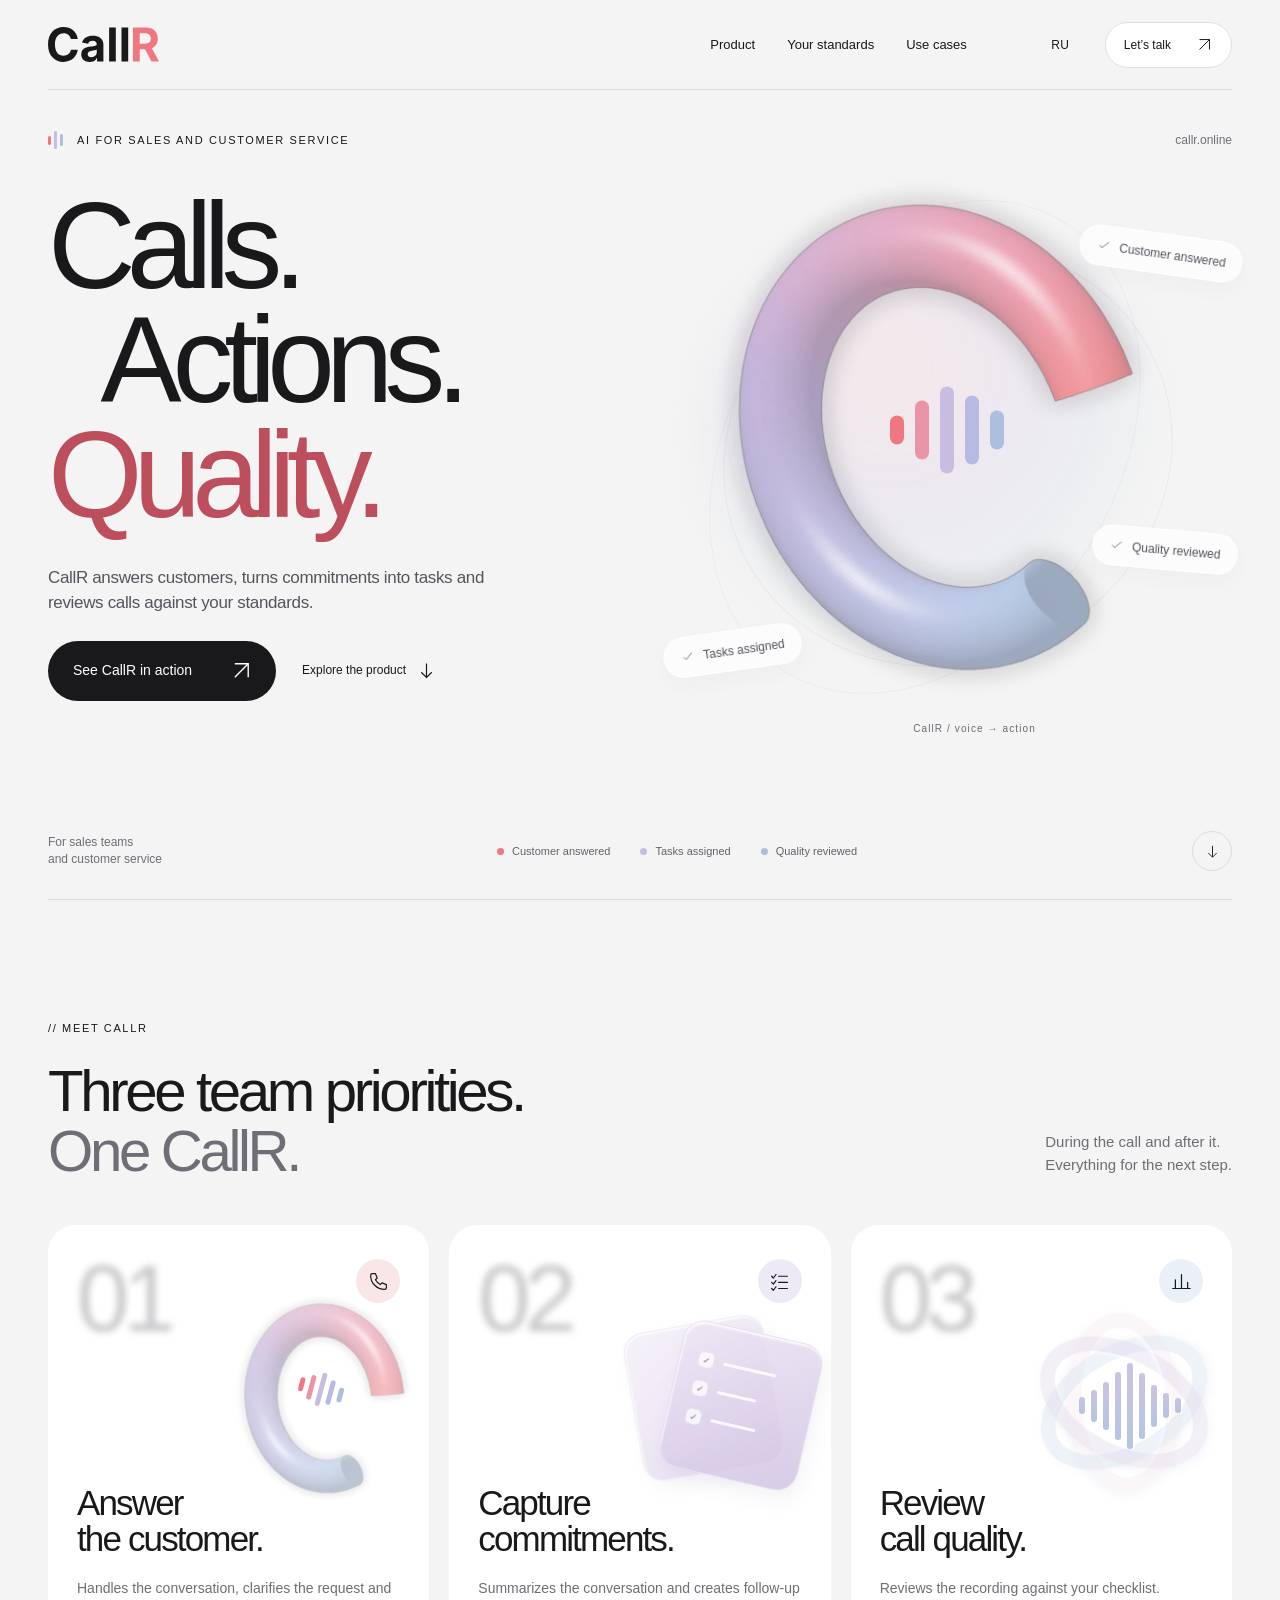
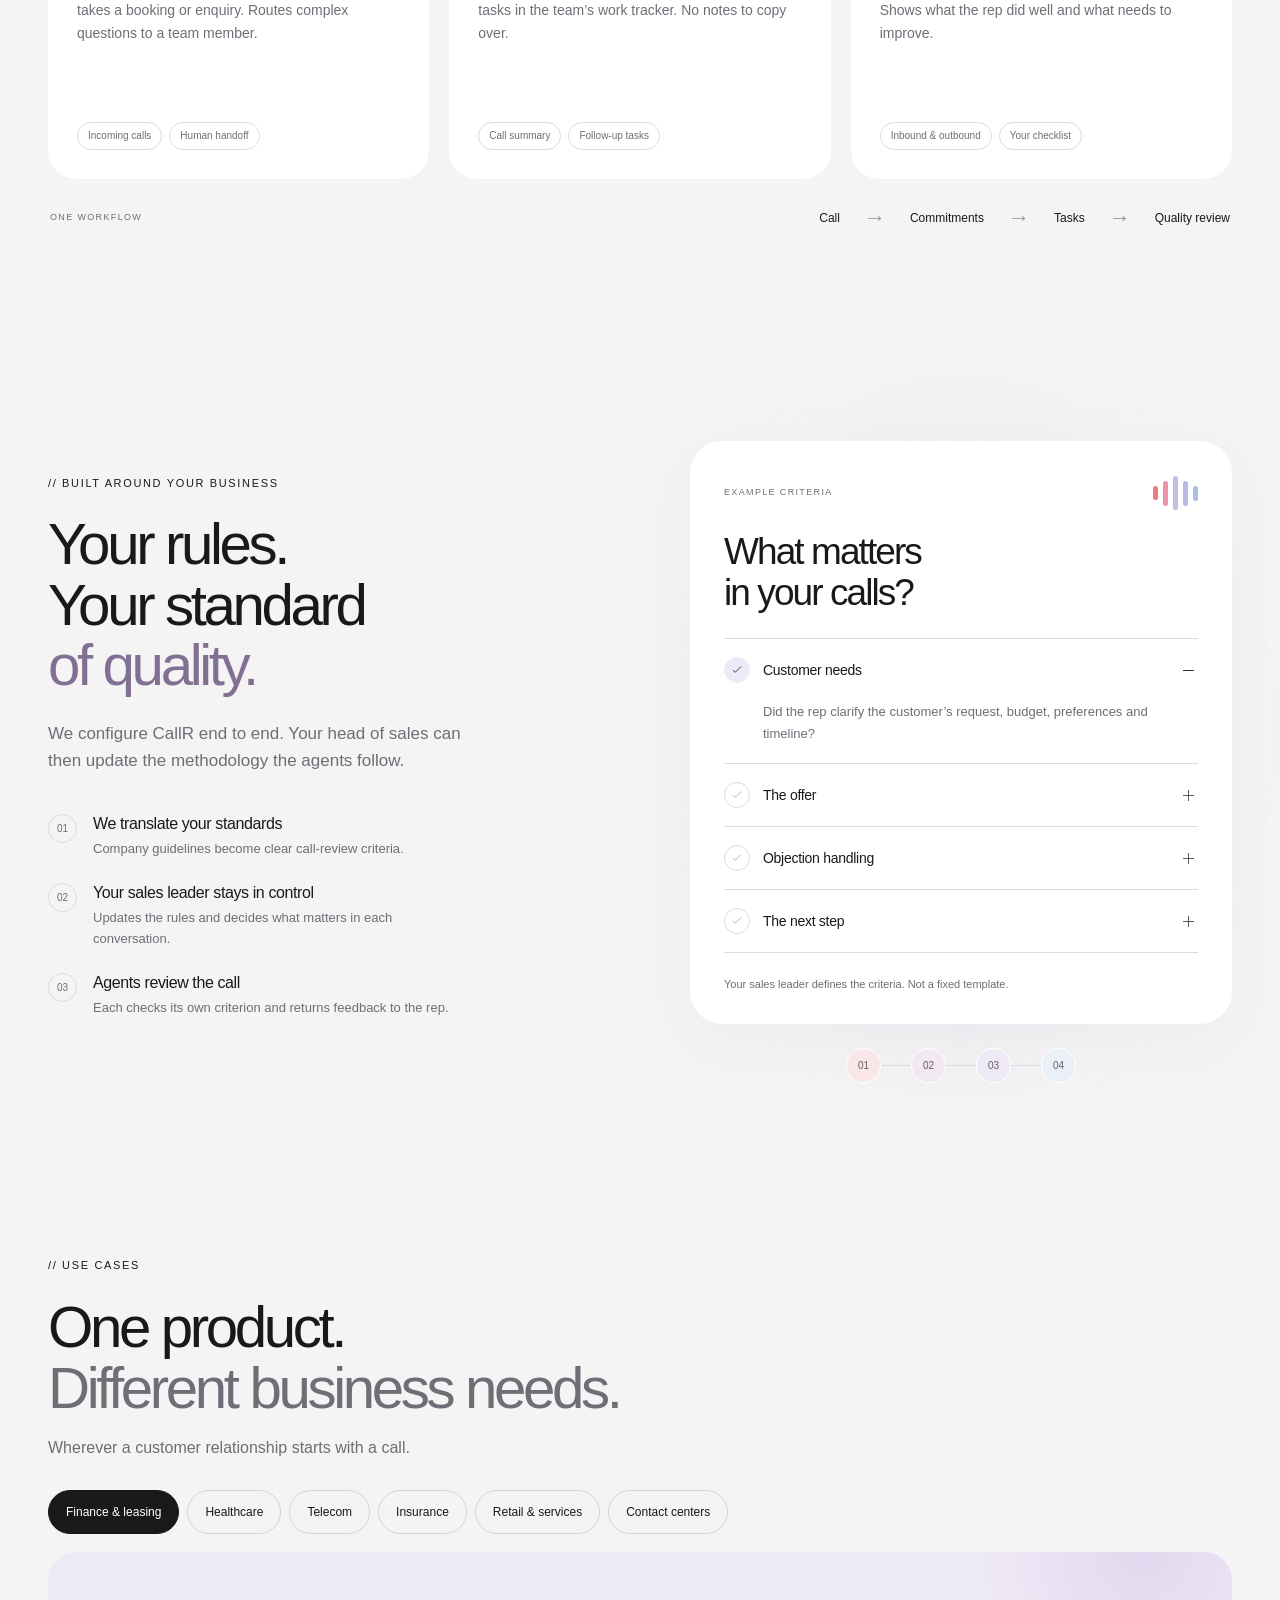
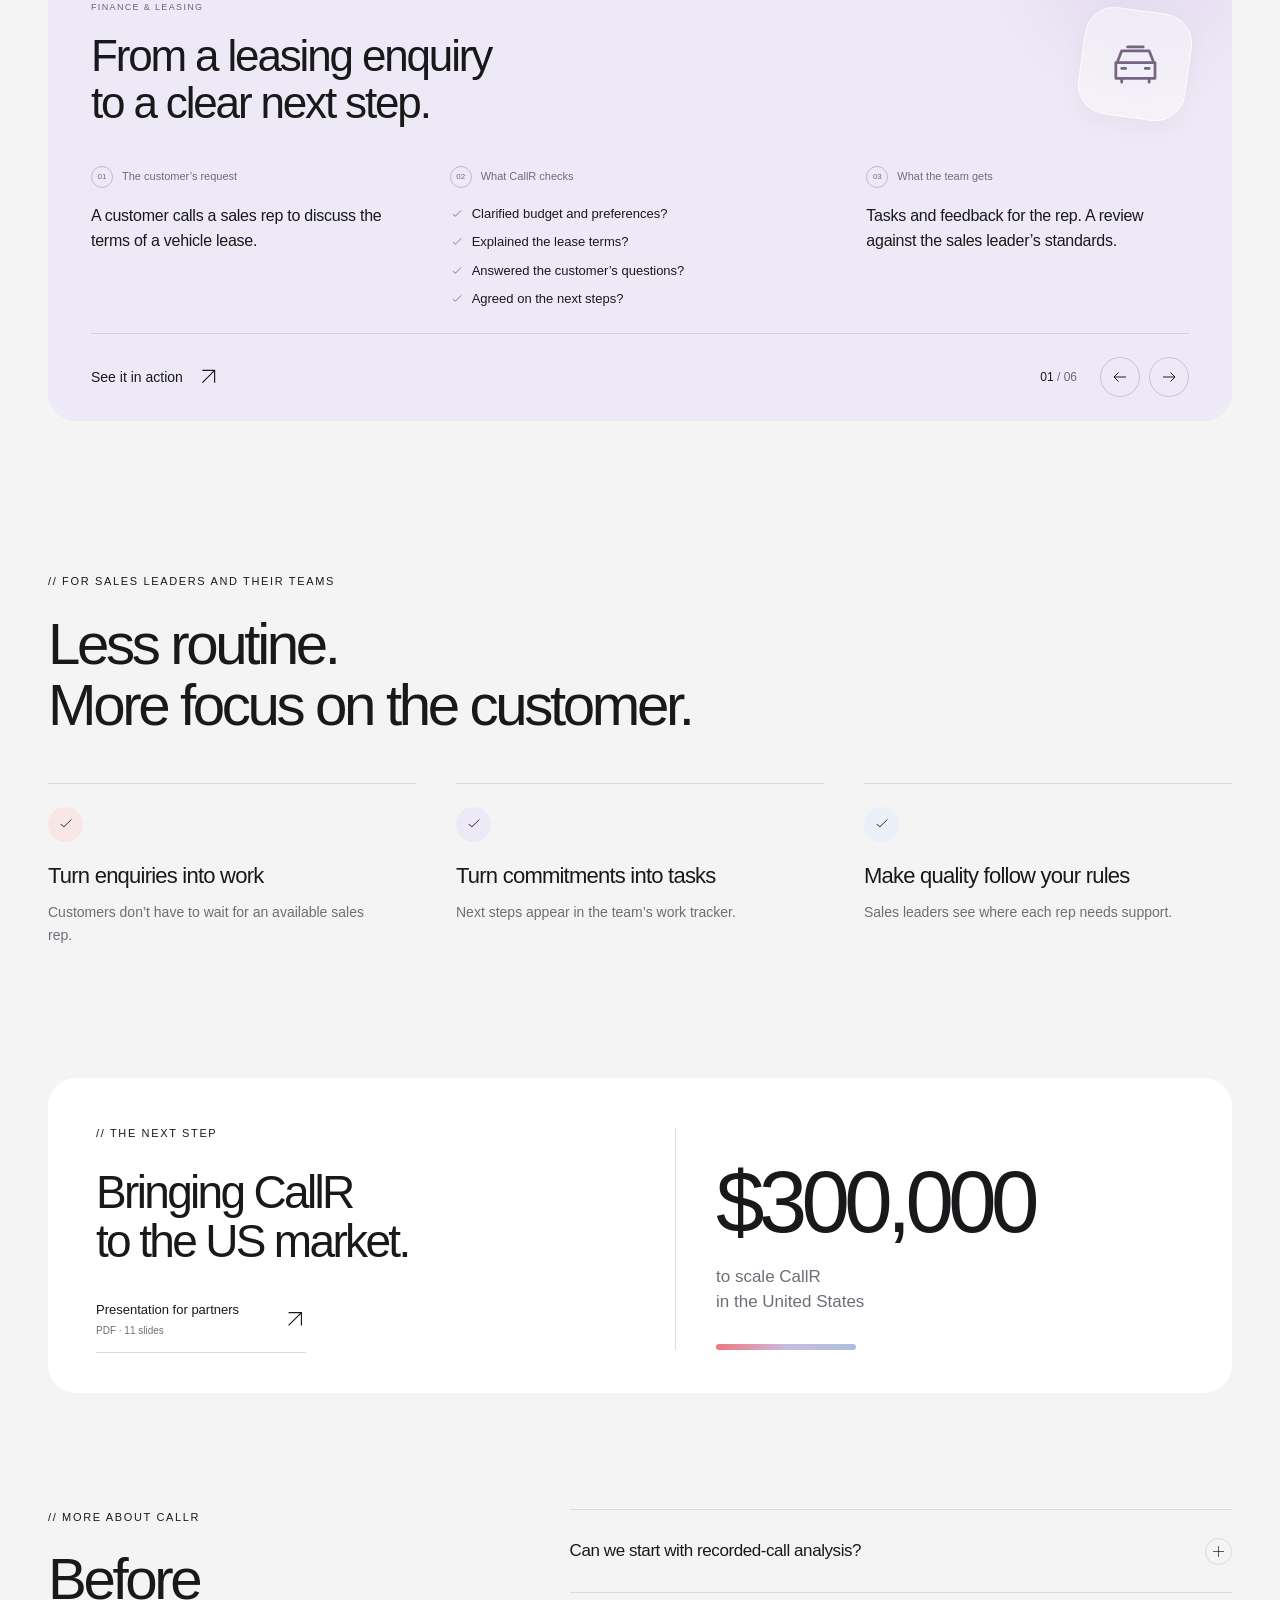
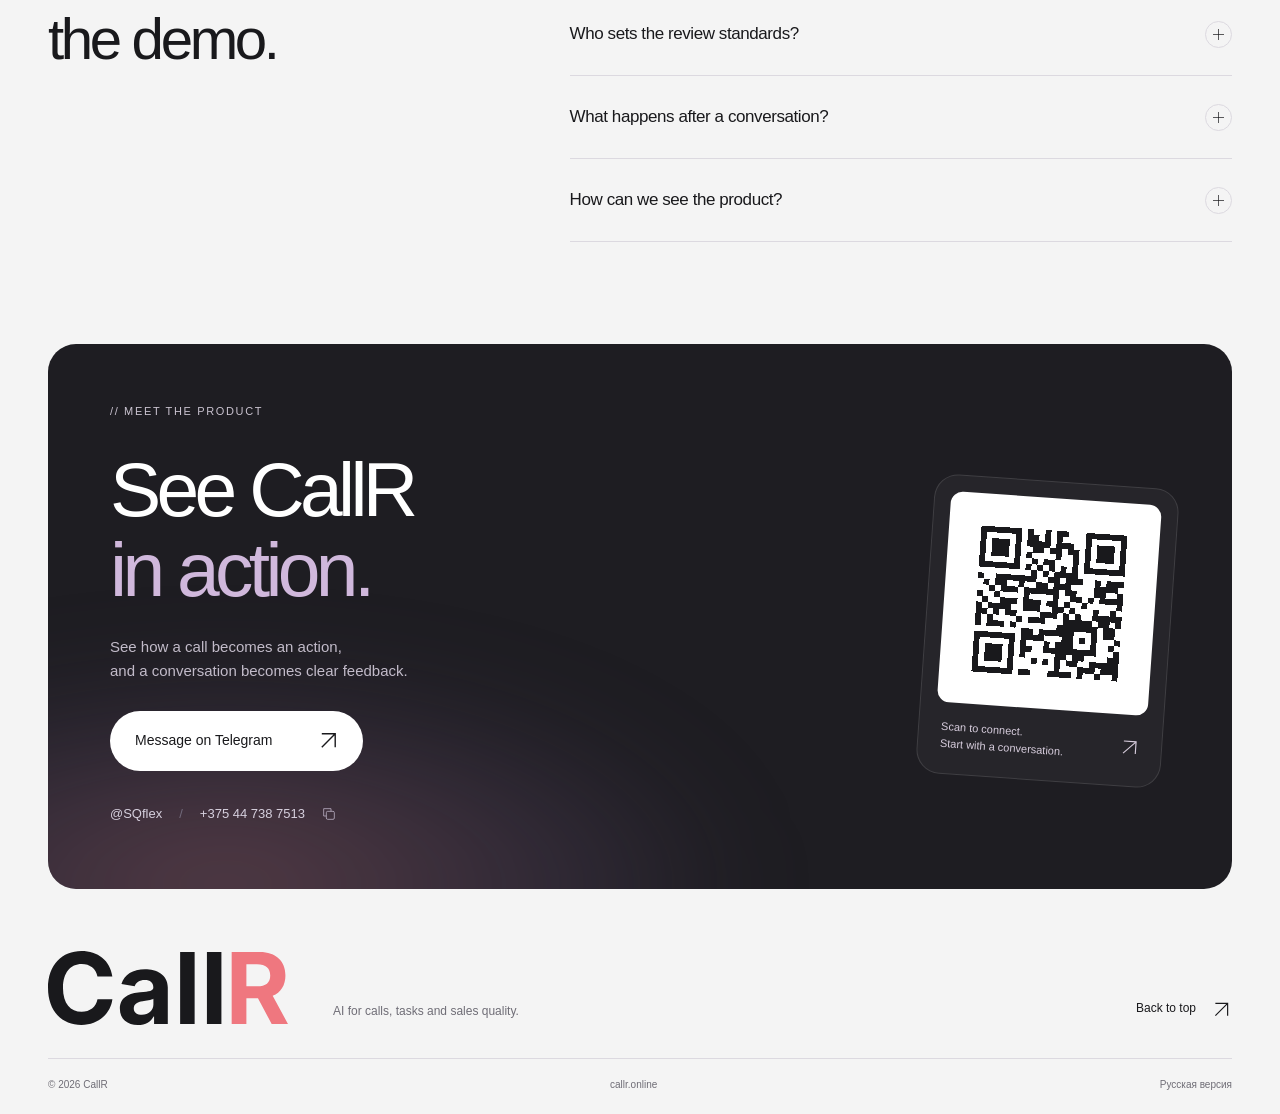
==== en.html @ 575b7ead "Prepare CallR static site for GitHub Pages" ====
<!DOCTYPE html>
<html lang="en">
 <head>
  <meta charset="utf-8"/>
  <meta content="width=device-width, initial-scale=1" name="viewport"/>
  <meta content="#f4f4f4" name="theme-color"/>
  <meta content="light" name="color-scheme"/>
  <title>
   CallR — AI for calls, tasks and sales quality
  </title>
  <meta content="CallR handles incoming calls, turns commitments into tasks and reviews conversations against your company’s standards. See the product in action." name="description"/>
  <link href="https://callr.online/en.html" rel="canonical"/>
  <link href="https://callr.online/" hreflang="ru" rel="alternate"/>
  <link href="https://callr.online/en.html" hreflang="en" rel="alternate"/>
  <link href="https://callr.online/" hreflang="x-default" rel="alternate"/>
  <meta content="website" property="og:type"/>
  <meta content="CallR" property="og:site_name"/>
  <meta content="en_US" property="og:locale"/>
  <meta content="CallR — AI for calls, tasks and sales quality" property="og:title"/>
  <meta content="CallR handles incoming calls, turns commitments into tasks and reviews conversations against your company’s standards. See the product in action." property="og:description"/>
  <meta content="https://callr.online/en.html" property="og:url"/>
  <meta content="https://callr.online/assets/social-cover.png" property="og:image"/>
  <meta content="1200" property="og:image:width"/>
  <meta content="630" property="og:image:height"/>
  <meta content="CallR — Calls. Actions. Quality." property="og:image:alt"/>
  <meta content="summary_large_image" name="twitter:card"/>
  <meta content="https://callr.online/assets/social-cover.png" name="twitter:image"/>
  <link href="assets/favicon.svg" rel="icon" type="image/svg+xml"/>
  <link href="assets/apple-touch-icon.png" rel="apple-touch-icon"/>
  <link href="assets/styles.css" rel="stylesheet"/>
  <script defer="" src="assets/site.js">
  </script>
 </head>
 <body data-lang="en" id="top">
  <a class="skip-link" href="#main">
   Skip to content
  </a>
  <header class="site-header">
   <div class="header-inner wrap">
    <a aria-label="CallR" class="brand" href="en.html">
     <img alt="CallR" height="34" src="assets/logo.svg" width="111"/>
    </a>
    <nav aria-label="Main menu" class="desktop-nav">
     <a href="#product">
      Product
     </a>
     <a href="#methodology">
      Your standards
     </a>
     <a href="#scenarios">
      Use cases
     </a>
    </nav>
    <div class="header-actions">
     <a aria-label="Читать по-русски" class="language-link" href="index.html" hreflang="ru" lang="ru">
      RU
     </a>
     <a class="header-cta" href="#contact">
      Let’s talk
      <svg aria-hidden="true" fill="none" viewbox="0 0 24 24">
       <path d="M5 19 19 5M5 5h14v14">
       </path>
      </svg>
     </a>
     <button aria-controls="mobile-menu" aria-expanded="false" aria-label="Open menu" class="menu-toggle" data-close-label="Close menu" data-open-label="Open menu" type="button">
      <span>
      </span>
      <span>
      </span>
     </button>
    </div>
   </div>
   <nav aria-label="Mobile menu" class="mobile-menu" hidden="" id="mobile-menu">
    <a href="#product">
     Product
    </a>
    <a href="#methodology">
     Your standards
    </a>
    <a href="#scenarios">
     Use cases
    </a>
    <a href="#contact">
     Let’s talk
     <svg aria-hidden="true" fill="none" viewbox="0 0 24 24">
      <path d="M5 19 19 5M5 5h14v14">
      </path>
     </svg>
    </a>
   </nav>
  </header>
  <main id="main">
   <section aria-labelledby="hero-title" class="hero wrap">
    <div class="hero-topline">
     <p class="eyebrow">
      <span aria-hidden="true" class="tiny-wave">
       <i>
       </i>
       <i>
       </i>
       <i>
       </i>
      </span>
      AI FOR SALES AND CUSTOMER SERVICE
     </p>
     <span class="hero-domain">
      callr.online
     </span>
    </div>
    <div class="hero-composition">
     <div class="hero-copy">
      <h1 id="hero-title">
       <span>
        Calls.
       </span>
       <span>
        Actions.
       </span>
       <span>
        Quality.
       </span>
      </h1>
      <p class="hero-desc">
       CallR answers customers, turns commitments into tasks and reviews calls against your standards.
      </p>
      <div class="hero-buttons">
       <a class="button button-dark" href="#contact">
        See CallR in action
        <svg aria-hidden="true" fill="none" viewbox="0 0 24 24">
         <path d="M5 19 19 5M5 5h14v14">
         </path>
        </svg>
       </a>
       <a class="text-link" href="#product">
        Explore the product
        <svg aria-hidden="true" fill="none" viewbox="0 0 24 24">
         <path d="M12 4v16m-6-6 6 6 6-6">
         </path>
        </svg>
       </a>
      </div>
     </div>
     <div aria-hidden="true" class="hero-visual">
      <div class="hero-aura">
      </div>
      <div class="orbit orbit-one">
      </div>
      <div class="orbit orbit-two">
      </div>
      <div class="mark-float">
       <img alt="" class="hero-mark" fetchpriority="high" height="1200" sizes="(max-width: 760px) 90vw, 54vw" src="assets/callr-mark.webp" srcset="assets/callr-mark-small.webp 600w, assets/callr-mark.webp 1200w" width="1200"/>
       <div class="hero-wave">
        <i>
        </i>
        <i>
        </i>
        <i>
        </i>
        <i>
        </i>
        <i>
        </i>
       </div>
      </div>
      <span class="float-tag float-tag-one">
       <svg aria-hidden="true" fill="none" viewbox="0 0 24 24">
        <path d="m5 12 4 4L19 6">
        </path>
       </svg>
       Customer answered
      </span>
      <span class="float-tag float-tag-two">
       <svg aria-hidden="true" fill="none" viewbox="0 0 24 24">
        <path d="m5 12 4 4L19 6">
        </path>
       </svg>
       Tasks assigned
      </span>
      <span class="float-tag float-tag-three">
       <svg aria-hidden="true" fill="none" viewbox="0 0 24 24">
        <path d="m5 12 4 4L19 6">
        </path>
       </svg>
       Quality reviewed
      </span>
      <span class="visual-caption">
       CallR / voice → action
      </span>
     </div>
    </div>
    <div class="hero-bottom">
     <p>
      For sales teams
      <br/>
      and customer service
     </p>
     <div class="hero-bottom-tags">
      <span>
       <i>
       </i>
       Customer answered
      </span>
      <span>
       <i>
       </i>
       Tasks assigned
      </span>
      <span>
       <i>
       </i>
       Quality reviewed
      </span>
     </div>
     <a aria-label="Explore the product" class="scroll-cue" href="#product">
      <svg aria-hidden="true" fill="none" viewbox="0 0 24 24">
       <path d="M12 4v16m-6-6 6 6 6-6">
       </path>
      </svg>
     </a>
    </div>
   </section>
   <section aria-labelledby="product-title" class="section product-section wrap" id="product">
    <div class="section-heading reveal">
     <div>
      <p class="eyebrow">
       // MEET CALLR
      </p>
      <h2 id="product-title">
       Three team priorities.
       <br/>
       <span class="muted">
        One CallR.
       </span>
      </h2>
     </div>
     <p class="section-intro">
      During the call and after it.
      <br/>
      Everything for the next step.
     </p>
    </div>
    <div class="product-grid">
     <article class="product-card voice reveal">
      <div class="card-top">
       <span aria-hidden="true" class="ghost-number">
        01
       </span>
       <span class="card-icon">
        <svg aria-hidden="true" class="" fill="none" stroke="currentColor" stroke-linecap="round" stroke-linejoin="round" stroke-width="1.4" viewbox="0 0 24 24">
         <path d="M8.5 3H5a2 2 0 0 0-2 2c0 8.8 7.2 16 16 16a2 2 0 0 0 2-2v-3.5l-5-2-2 2a14 14 0 0 1-5.5-5.5l2-2z">
         </path>
        </svg>
       </span>
      </div>
      <div aria-hidden="true" class="card-art voice-art">
       <img alt="" height="600" loading="lazy" src="assets/callr-mark-small.webp" width="600"/>
       <div class="mini-wave">
        <i>
        </i>
        <i>
        </i>
        <i>
        </i>
        <i>
        </i>
        <i>
        </i>
       </div>
      </div>
      <div class="card-copy">
       <h3>
        Answer
        <br/>
        the customer.
       </h3>
       <p>
        Handles the conversation, clarifies the request and takes a booking or enquiry. Routes complex questions to a team member.
       </p>
       <div class="pills">
        <span>
         Incoming calls
        </span>
        <span>
         Human handoff
        </span>
       </div>
      </div>
     </article>
     <article class="product-card tasks reveal">
      <div class="card-top">
       <span aria-hidden="true" class="ghost-number">
        02
       </span>
       <span class="card-icon">
        <svg aria-hidden="true" class="" fill="none" stroke="currentColor" stroke-linecap="round" stroke-linejoin="round" stroke-width="1.4" viewbox="0 0 24 24">
         <path d="m3 6 2 2 3-4M11 6h10M3 13l2 2 3-4m3 2h10M3 20l2 2 3-4m3 2h10">
         </path>
        </svg>
       </span>
      </div>
      <div aria-hidden="true" class="card-art tasks-art">
       <div class="task-sheet back-sheet">
       </div>
       <div class="task-sheet front-sheet">
        <span>
         <b>
          ✓
         </b>
         <i>
         </i>
        </span>
        <span>
         <b>
          ✓
         </b>
         <i>
         </i>
        </span>
        <span>
         <b>
          ✓
         </b>
         <i>
         </i>
        </span>
       </div>
      </div>
      <div class="card-copy">
       <h3>
        Capture
        <br/>
        commitments.
       </h3>
       <p>
        Summarizes the conversation and creates follow-up tasks in the team’s work tracker. No notes to copy over.
       </p>
       <div class="pills">
        <span>
         Call summary
        </span>
        <span>
         Follow-up tasks
        </span>
       </div>
      </div>
     </article>
     <article class="product-card review reveal">
      <div class="card-top">
       <span aria-hidden="true" class="ghost-number">
        03
       </span>
       <span class="card-icon">
        <svg aria-hidden="true" class="" fill="none" stroke="currentColor" stroke-linecap="round" stroke-linejoin="round" stroke-width="1.4" viewbox="0 0 24 24">
         <path d="M5 20V10m7 10V4m7 16v-7M2 20h20">
         </path>
        </svg>
       </span>
      </div>
      <div aria-hidden="true" class="card-art review-art">
       <div class="review-orbit">
        <span>
        </span>
        <span>
        </span>
        <span>
        </span>
       </div>
       <div class="review-wave">
        <i style="--h:17px">
        </i>
        <i style="--h:32px">
        </i>
        <i style="--h:48px">
        </i>
        <i style="--h:68px">
        </i>
        <i style="--h:86px">
        </i>
        <i style="--h:66px">
        </i>
        <i style="--h:42px">
        </i>
        <i style="--h:25px">
        </i>
        <i style="--h:15px">
        </i>
       </div>
      </div>
      <div class="card-copy">
       <h3>
        Review
        <br/>
        call quality.
       </h3>
       <p>
        Reviews the recording against your checklist. Shows what the rep did well and what needs to improve.
       </p>
       <div class="pills">
        <span>
         Inbound &amp; outbound
        </span>
        <span>
         Your checklist
        </span>
       </div>
      </div>
     </article>
    </div>
    <div class="flow-strip reveal">
     <span class="eyebrow">
      ONE WORKFLOW
     </span>
     <div>
      <span>
       Call
      </span>
      <b aria-hidden="true">
       →
      </b>
      <span>
       Commitments
      </span>
      <b aria-hidden="true">
       →
      </b>
      <span>
       Tasks
      </span>
      <b aria-hidden="true">
       →
      </b>
      <span>
       Quality review
      </span>
     </div>
    </div>
   </section>
   <section aria-labelledby="method-title" class="section methodology wrap" id="methodology">
    <div class="method-copy reveal">
     <p class="eyebrow">
      // BUILT AROUND YOUR BUSINESS
     </p>
     <h2 id="method-title">
      Your rules.
      <br/>
      Your standard
      <br/>
      <span class="lavender-text">
       of quality.
      </span>
     </h2>
     <p class="method-desc">
      We configure CallR end to end. Your head of sales can then update the methodology the agents follow.
     </p>
     <ol class="method-steps">
      <li>
       <span class="step-index">
        01
       </span>
       <div>
        <h3>
         We translate your standards
        </h3>
        <p>
         Company guidelines become clear call-review criteria.
        </p>
       </div>
      </li>
      <li>
       <span class="step-index">
        02
       </span>
       <div>
        <h3>
         Your sales leader stays in control
        </h3>
        <p>
         Updates the rules and decides what matters in each conversation.
        </p>
       </div>
      </li>
      <li>
       <span class="step-index">
        03
       </span>
       <div>
        <h3>
         Agents review the call
        </h3>
        <p>
         Each checks its own criterion and returns feedback to the rep.
        </p>
       </div>
      </li>
     </ol>
    </div>
    <div class="criteria-wrap reveal">
     <div aria-hidden="true" class="criteria-glow">
     </div>
     <div class="criteria-card">
      <div class="criteria-header">
       <p class="eyebrow">
        EXAMPLE CRITERIA
       </p>
       <div aria-hidden="true" class="mini-wave">
        <i>
        </i>
        <i>
        </i>
        <i>
        </i>
        <i>
        </i>
        <i>
        </i>
       </div>
      </div>
      <h3>
       What matters
       <br/>
       in your calls?
      </h3>
      <div class="criteria-list">
       <details class="criterion" name="callr-criteria" open="">
        <summary>
         <span class="criterion-check">
          <svg aria-hidden="true" fill="none" viewbox="0 0 24 24">
           <path d="m5 12 4 4L19 6">
           </path>
          </svg>
         </span>
         <span>
          Customer needs
         </span>
         <span aria-hidden="true" class="plus">
         </span>
        </summary>
        <p>
         Did the rep clarify the customer’s request, budget, preferences and timeline?
        </p>
       </details>
       <details class="criterion" name="callr-criteria">
        <summary>
         <span class="criterion-check">
          <svg aria-hidden="true" fill="none" viewbox="0 0 24 24">
           <path d="m5 12 4 4L19 6">
           </path>
          </svg>
         </span>
         <span>
          The offer
         </span>
         <span aria-hidden="true" class="plus">
         </span>
        </summary>
        <p>
         Were the terms clearly explained and connected to the customer’s needs?
        </p>
       </details>
       <details class="criterion" name="callr-criteria">
        <summary>
         <span class="criterion-check">
          <svg aria-hidden="true" fill="none" viewbox="0 0 24 24">
           <path d="m5 12 4 4L19 6">
           </path>
          </svg>
         </span>
         <span>
          Objection handling
         </span>
         <span aria-hidden="true" class="plus">
         </span>
        </summary>
        <p>
         Were concerns and questions addressed in line with company guidelines?
        </p>
       </details>
       <details class="criterion" name="callr-criteria">
        <summary>
         <span class="criterion-check">
          <svg aria-hidden="true" fill="none" viewbox="0 0 24 24">
           <path d="m5 12 4 4L19 6">
           </path>
          </svg>
         </span>
         <span>
          The next step
         </span>
         <span aria-hidden="true" class="plus">
         </span>
        </summary>
        <p>
         Did the rep confirm what should happen after the conversation?
        </p>
       </details>
      </div>
      <p class="criteria-note">
       Your sales leader defines the criteria. Not a fixed template.
      </p>
     </div>
     <div aria-hidden="true" class="agent-dots">
      <span>
       01
      </span>
      <i>
      </i>
      <span>
       02
      </span>
      <i>
      </i>
      <span>
       03
      </span>
      <i>
      </i>
      <span>
       04
      </span>
     </div>
    </div>
   </section>
   <section aria-labelledby="scenarios-title" class="section scenarios wrap" id="scenarios">
    <div class="section-heading reveal">
     <div>
      <p class="eyebrow">
       // USE CASES
      </p>
      <h2 id="scenarios-title">
       One product.
       <br/>
       <span class="muted">
        Different business needs.
       </span>
      </h2>
     </div>
    </div>
    <p class="scenario-intro reveal">
     Wherever a customer relationship starts with a call.
    </p>
    <div aria-label="USE CASES" class="scenario-tabs" data-scenario-tabs="">
     <button class="scenario-tab is-active" data-scenario="finance" id="tab-finance" type="button">
      Finance &amp; leasing
     </button>
     <button class="scenario-tab" data-scenario="health" id="tab-health" type="button">
      Healthcare
     </button>
     <button class="scenario-tab" data-scenario="telecom" id="tab-telecom" type="button">
      Telecom
     </button>
     <button class="scenario-tab" data-scenario="insurance" id="tab-insurance" type="button">
      Insurance
     </button>
     <button class="scenario-tab" data-scenario="retail" id="tab-retail" type="button">
      Retail &amp; services
     </button>
     <button class="scenario-tab" data-scenario="contact" id="tab-contact" type="button">
      Contact centers
     </button>
    </div>
    <div class="scenario-stage">
     <article class="scenario-panel is-active" data-panel="finance" id="scenario-finance">
      <div class="case-heading">
       <div>
        <p class="eyebrow">
         FINANCE &amp; LEASING
        </p>
        <h3>
         From a leasing enquiry
         <br/>
         to a clear next step.
        </h3>
       </div>
       <div aria-hidden="true" class="case-symbol">
        <svg aria-hidden="true" class="" fill="none" stroke="currentColor" stroke-linecap="round" stroke-linejoin="round" stroke-width="1.4" viewbox="0 0 24 24">
         <path d="m3 10 2-5h14l2 5M2 11h20v8H2zm3 8v2m14-2v2M5 14h2m10 0h2M8 3h8">
         </path>
        </svg>
       </div>
      </div>
      <div class="case-grid">
       <div class="case-col">
        <p class="case-label">
         <span>
          01
         </span>
         The customer’s request
        </p>
        <p class="case-lead">
         A customer calls a sales rep to discuss the terms of a vehicle lease.
        </p>
       </div>
       <div class="case-col">
        <p class="case-label">
         <span>
          02
         </span>
         What CallR checks
        </p>
        <ul class="case-checks">
         <li>
          <svg aria-hidden="true" fill="none" viewbox="0 0 24 24">
           <path d="m5 12 4 4L19 6">
           </path>
          </svg>
          <span>
           Clarified budget and preferences?
          </span>
         </li>
         <li>
          <svg aria-hidden="true" fill="none" viewbox="0 0 24 24">
           <path d="m5 12 4 4L19 6">
           </path>
          </svg>
          <span>
           Explained the lease terms?
          </span>
         </li>
         <li>
          <svg aria-hidden="true" fill="none" viewbox="0 0 24 24">
           <path d="m5 12 4 4L19 6">
           </path>
          </svg>
          <span>
           Answered the customer’s questions?
          </span>
         </li>
         <li>
          <svg aria-hidden="true" fill="none" viewbox="0 0 24 24">
           <path d="m5 12 4 4L19 6">
           </path>
          </svg>
          <span>
           Agreed on the next steps?
          </span>
         </li>
        </ul>
       </div>
       <div class="case-col">
        <p class="case-label">
         <span>
          03
         </span>
         What the team gets
        </p>
        <p class="case-result">
         Tasks and feedback for the rep. A review against the sales leader’s standards.
        </p>
       </div>
      </div>
     </article>
     <article class="scenario-panel" data-panel="health" id="scenario-health">
      <div class="case-heading">
       <div>
        <p class="eyebrow">
         HEALTHCARE
        </p>
        <h3>
         From the first call
         <br/>
         to an appointment.
        </h3>
       </div>
       <div aria-hidden="true" class="case-symbol">
        <svg aria-hidden="true" class="" fill="none" stroke="currentColor" stroke-linecap="round" stroke-linejoin="round" stroke-width="1.4" viewbox="0 0 24 24">
         <rect height="16" rx="4" width="16" x="4" y="4">
         </rect>
         <path d="M12 8v8m-4-4h8">
         </path>
        </svg>
       </div>
      </div>
      <div class="case-grid">
       <div class="case-col">
        <p class="case-label">
         <span>
          01
         </span>
         The customer’s request
        </p>
        <p class="case-lead">
         A customer asks about availability, pricing and how to book an appointment.
        </p>
       </div>
       <div class="case-col">
        <p class="case-label">
         <span>
          02
         </span>
         What CallR checks
        </p>
        <ul class="case-checks">
         <li>
          <svg aria-hidden="true" fill="none" viewbox="0 0 24 24">
           <path d="m5 12 4 4L19 6">
           </path>
          </svg>
          <span>
           Clarified the purpose of the call?
          </span>
         </li>
         <li>
          <svg aria-hidden="true" fill="none" viewbox="0 0 24 24">
           <path d="m5 12 4 4L19 6">
           </path>
          </svg>
          <span>
           Explained the booking process?
          </span>
         </li>
         <li>
          <svg aria-hidden="true" fill="none" viewbox="0 0 24 24">
           <path d="m5 12 4 4L19 6">
           </path>
          </svg>
          <span>
           Answered administrative questions?
          </span>
         </li>
         <li>
          <svg aria-hidden="true" fill="none" viewbox="0 0 24 24">
           <path d="m5 12 4 4L19 6">
           </path>
          </svg>
          <span>
           Confirmed the next step?
          </span>
         </li>
        </ul>
       </div>
       <div class="case-col">
        <p class="case-label">
         <span>
          03
         </span>
         What the team gets
        </p>
        <p class="case-result">
         An enquiry or booking, follow-up tasks and a service-quality review for the team lead.
        </p>
       </div>
      </div>
     </article>
     <article class="scenario-panel" data-panel="telecom" id="scenario-telecom">
      <div class="case-heading">
       <div>
        <p class="eyebrow">
         TELECOM
        </p>
        <h3>
         From a plan question
         <br/>
         to a clear resolution.
        </h3>
       </div>
       <div aria-hidden="true" class="case-symbol">
        <svg aria-hidden="true" class="" fill="none" stroke="currentColor" stroke-linecap="round" stroke-linejoin="round" stroke-width="1.4" viewbox="0 0 24 24">
         <path d="M12 14v7m-4 0h8M5 5a10 10 0 0 0 0 14M19 5a10 10 0 0 1 0 14M8 8a6 6 0 0 0 0 8M16 8a6 6 0 0 1 0 8">
         </path>
         <circle cx="12" cy="12" r="2">
         </circle>
        </svg>
       </div>
      </div>
      <div class="case-grid">
       <div class="case-col">
        <p class="case-label">
         <span>
          01
         </span>
         The customer’s request
        </p>
        <p class="case-lead">
         A customer wants to connect a service, change a plan or get support.
        </p>
       </div>
       <div class="case-col">
        <p class="case-label">
         <span>
          02
         </span>
         What CallR checks
        </p>
        <ul class="case-checks">
         <li>
          <svg aria-hidden="true" fill="none" viewbox="0 0 24 24">
           <path d="m5 12 4 4L19 6">
           </path>
          </svg>
          <span>
           Clarified the customer’s request?
          </span>
         </li>
         <li>
          <svg aria-hidden="true" fill="none" viewbox="0 0 24 24">
           <path d="m5 12 4 4L19 6">
           </path>
          </svg>
          <span>
           Explained the terms clearly?
          </span>
         </li>
         <li>
          <svg aria-hidden="true" fill="none" viewbox="0 0 24 24">
           <path d="m5 12 4 4L19 6">
           </path>
          </svg>
          <span>
           Suggested a relevant action?
          </span>
         </li>
         <li>
          <svg aria-hidden="true" fill="none" viewbox="0 0 24 24">
           <path d="m5 12 4 4L19 6">
           </path>
          </svg>
          <span>
           Captured the commitments?
          </span>
         </li>
        </ul>
       </div>
       <div class="case-col">
        <p class="case-label">
         <span>
          03
         </span>
         What the team gets
        </p>
        <p class="case-result">
         Next steps for the team member and a review against company standards.
        </p>
       </div>
      </div>
     </article>
     <article class="scenario-panel" data-panel="insurance" id="scenario-insurance">
      <div class="case-heading">
       <div>
        <p class="eyebrow">
         INSURANCE
        </p>
        <h3>
         From a customer enquiry
         <br/>
         to clear follow-up.
        </h3>
       </div>
       <div aria-hidden="true" class="case-symbol">
        <svg aria-hidden="true" class="" fill="none" stroke="currentColor" stroke-linecap="round" stroke-linejoin="round" stroke-width="1.4" viewbox="0 0 24 24">
         <path d="m12 2 8 4v6c0 5-8 10-8 10S4 17 4 12V6z">
         </path>
         <path d="m8 12 3 3 5-6">
         </path>
        </svg>
       </div>
      </div>
      <div class="case-grid">
       <div class="case-col">
        <p class="case-label">
         <span>
          01
         </span>
         The customer’s request
        </p>
        <p class="case-lead">
         A customer asks about a policy or the steps involved in an ongoing enquiry.
        </p>
       </div>
       <div class="case-col">
        <p class="case-label">
         <span>
          02
         </span>
         What CallR checks
        </p>
        <ul class="case-checks">
         <li>
          <svg aria-hidden="true" fill="none" viewbox="0 0 24 24">
           <path d="m5 12 4 4L19 6">
           </path>
          </svg>
          <span>
           Clarified the customer’s situation?
          </span>
         </li>
         <li>
          <svg aria-hidden="true" fill="none" viewbox="0 0 24 24">
           <path d="m5 12 4 4L19 6">
           </path>
          </svg>
          <span>
           Explained the process clearly?
          </span>
         </li>
         <li>
          <svg aria-hidden="true" fill="none" viewbox="0 0 24 24">
           <path d="m5 12 4 4L19 6">
           </path>
          </svg>
          <span>
           Followed company guidelines?
          </span>
         </li>
         <li>
          <svg aria-hidden="true" fill="none" viewbox="0 0 24 24">
           <path d="m5 12 4 4L19 6">
           </path>
          </svg>
          <span>
           Agreed on the next step?
          </span>
         </li>
        </ul>
       </div>
       <div class="case-col">
        <p class="case-label">
         <span>
          03
         </span>
         What the team gets
        </p>
        <p class="case-result">
         A conversation summary, tasks for the rep and criterion-by-criterion feedback.
        </p>
       </div>
      </div>
     </article>
     <article class="scenario-panel" data-panel="retail" id="scenario-retail">
      <div class="case-heading">
       <div>
        <p class="eyebrow">
         RETAIL &amp; SERVICES
        </p>
        <h3>
         From customer interest
         <br/>
         to an order or booking.
        </h3>
       </div>
       <div aria-hidden="true" class="case-symbol">
        <svg aria-hidden="true" class="" fill="none" stroke="currentColor" stroke-linecap="round" stroke-linejoin="round" stroke-width="1.4" viewbox="0 0 24 24">
         <path d="M5 8h14l2 13H3zM8 8V6a4 4 0 0 1 8 0v2">
         </path>
        </svg>
       </div>
      </div>
      <div class="case-grid">
       <div class="case-col">
        <p class="case-label">
         <span>
          01
         </span>
         The customer’s request
        </p>
        <p class="case-lead">
         A customer asks about availability, ordering terms or booking a service.
        </p>
       </div>
       <div class="case-col">
        <p class="case-label">
         <span>
          02
         </span>
         What CallR checks
        </p>
        <ul class="case-checks">
         <li>
          <svg aria-hidden="true" fill="none" viewbox="0 0 24 24">
           <path d="m5 12 4 4L19 6">
           </path>
          </svg>
          <span>
           Identified what the customer needs?
          </span>
         </li>
         <li>
          <svg aria-hidden="true" fill="none" viewbox="0 0 24 24">
           <path d="m5 12 4 4L19 6">
           </path>
          </svg>
          <span>
           Answered questions about the offer?
          </span>
         </li>
         <li>
          <svg aria-hidden="true" fill="none" viewbox="0 0 24 24">
           <path d="m5 12 4 4L19 6">
           </path>
          </svg>
          <span>
           Clarified the enquiry details?
          </span>
         </li>
         <li>
          <svg aria-hidden="true" fill="none" viewbox="0 0 24 24">
           <path d="m5 12 4 4L19 6">
           </path>
          </svg>
          <span>
           Agreed on follow-up actions?
          </span>
         </li>
        </ul>
       </div>
       <div class="case-col">
        <p class="case-label">
         <span>
          03
         </span>
         What the team gets
        </p>
        <p class="case-result">
         Captured commitments, tasks in the work tracker and a review of the rep’s performance.
        </p>
       </div>
      </div>
     </article>
     <article class="scenario-panel" data-panel="contact" id="scenario-contact">
      <div class="case-heading">
       <div>
        <p class="eyebrow">
         CONTACT CENTERS
        </p>
        <h3>
         From a stream of calls
         <br/>
         to quality oversight.
        </h3>
       </div>
       <div aria-hidden="true" class="case-symbol">
        <svg aria-hidden="true" class="" fill="none" stroke="currentColor" stroke-linecap="round" stroke-linejoin="round" stroke-width="1.4" viewbox="0 0 24 24">
         <path d="M3 13v-1a9 9 0 0 1 18 0v1M3 12h4v7H3zm14 0h4v7h-4zm4 7c0 3-6 3-9 3">
         </path>
        </svg>
       </div>
      </div>
      <div class="case-grid">
       <div class="case-col">
        <p class="case-label">
         <span>
          01
         </span>
         The customer’s request
        </p>
        <p class="case-lead">
         The team handles incoming enquiries and reviews recordings of operator calls.
        </p>
       </div>
       <div class="case-col">
        <p class="case-label">
         <span>
          02
         </span>
         What CallR checks
        </p>
        <ul class="case-checks">
         <li>
          <svg aria-hidden="true" fill="none" viewbox="0 0 24 24">
           <path d="m5 12 4 4L19 6">
           </path>
          </svg>
          <span>
           Identified the request correctly?
          </span>
         </li>
         <li>
          <svg aria-hidden="true" fill="none" viewbox="0 0 24 24">
           <path d="m5 12 4 4L19 6">
           </path>
          </svg>
          <span>
           Followed communication standards?
          </span>
         </li>
         <li>
          <svg aria-hidden="true" fill="none" viewbox="0 0 24 24">
           <path d="m5 12 4 4L19 6">
           </path>
          </svg>
          <span>
           Helped address the issue?
          </span>
         </li>
         <li>
          <svg aria-hidden="true" fill="none" viewbox="0 0 24 24">
           <path d="m5 12 4 4L19 6">
           </path>
          </svg>
          <span>
           Captured the call outcome?
          </span>
         </li>
        </ul>
       </div>
       <div class="case-col">
        <p class="case-label">
         <span>
          03
         </span>
         What the team gets
        </p>
        <p class="case-result">
         Call reviews against the client’s guidelines and tasks based on each conversation.
        </p>
       </div>
      </div>
     </article>
     <div class="scenario-bottom">
      <a class="text-link" href="#contact">
       See it in action
       <svg aria-hidden="true" fill="none" viewbox="0 0 24 24">
        <path d="M5 19 19 5M5 5h14v14">
        </path>
       </svg>
      </a>
      <div class="scenario-navigation">
       <span aria-live="polite" class="scenario-count">
        01
        <span>
         / 06
        </span>
       </span>
       <button aria-label="Previous use case" class="circle-button" data-prev="" type="button">
        <svg aria-hidden="true" fill="none" viewbox="0 0 24 24">
         <path d="M20 12H4m6-6-6 6 6 6">
         </path>
        </svg>
       </button>
       <button aria-label="Next use case" class="circle-button" data-next="" type="button">
        <svg aria-hidden="true" fill="none" viewbox="0 0 24 24">
         <path d="M4 12h16m-6-6 6 6-6 6">
         </path>
        </svg>
       </button>
      </div>
     </div>
    </div>
   </section>
   <section aria-labelledby="benefits-title" class="section benefits wrap">
    <p class="eyebrow reveal">
     // FOR SALES LEADERS AND THEIR TEAMS
    </p>
    <h2 class="reveal" id="benefits-title">
     Less routine.
     <br/>
     More focus on the customer.
    </h2>
    <div class="benefit-grid">
     <article class="benefit reveal">
      <span aria-hidden="true" class="benefit-marker">
       <svg aria-hidden="true" fill="none" viewbox="0 0 24 24">
        <path d="m5 12 4 4L19 6">
        </path>
       </svg>
      </span>
      <h3>
       Turn enquiries into work
      </h3>
      <p>
       Customers don’t have to wait for an available sales rep.
      </p>
     </article>
     <article class="benefit reveal">
      <span aria-hidden="true" class="benefit-marker">
       <svg aria-hidden="true" fill="none" viewbox="0 0 24 24">
        <path d="m5 12 4 4L19 6">
        </path>
       </svg>
      </span>
      <h3>
       Turn commitments into tasks
      </h3>
      <p>
       Next steps appear in the team’s work tracker.
      </p>
     </article>
     <article class="benefit reveal">
      <span aria-hidden="true" class="benefit-marker">
       <svg aria-hidden="true" fill="none" viewbox="0 0 24 24">
        <path d="m5 12 4 4L19 6">
        </path>
       </svg>
      </span>
      <h3>
       Make quality follow your rules
      </h3>
      <p>
       Sales leaders see where each rep needs support.
      </p>
     </article>
    </div>
   </section>
   <section aria-labelledby="invest-title" class="invest-section wrap">
    <div class="invest-card reveal">
     <div class="invest-copy">
      <p class="eyebrow">
       // THE NEXT STEP
      </p>
      <h2 id="invest-title">
       Bringing CallR
       <br/>
       to the US market.
      </h2>
      <a class="deck-link" href="assets/CallR_Pitch_EN.pdf" rel="noopener" target="_blank">
       <span>
        Presentation for partners
        <small>
         PDF · 11 slides
        </small>
       </span>
       <svg aria-hidden="true" fill="none" viewbox="0 0 24 24">
        <path d="M5 19 19 5M5 5h14v14">
        </path>
       </svg>
      </a>
     </div>
     <div class="invest-figure">
      <span class="invest-amount">
       $300,000
      </span>
      <p>
       to scale CallR
       <br/>
       in the United States
      </p>
      <span aria-hidden="true" class="invest-line">
      </span>
     </div>
    </div>
   </section>
   <section aria-labelledby="faq-title" class="section faq-section wrap">
    <div class="reveal">
     <p class="eyebrow">
      // MORE ABOUT CALLR
     </p>
     <h2 id="faq-title">
      Before
      <br/>
      the demo.
     </h2>
    </div>
    <div class="faq-list reveal">
     <details class="faq-item">
      <summary>
       <span>
        Can we start with recorded-call analysis?
       </span>
       <span aria-hidden="true" class="plus">
       </span>
      </summary>
      <p>
       Yes. The analytics module accepts recordings of inbound and outbound calls. CallR transcribes the conversation and reviews it against the selected criteria.
      </p>
     </details>
     <details class="faq-item">
      <summary>
       <span>
        Who sets the review standards?
       </span>
       <span aria-hidden="true" class="plus">
       </span>
      </summary>
      <p>
       Your head of sales. We first translate your company’s methodology into criteria. Your sales leader can then update the agents’ review rules independently.
      </p>
     </details>
     <details class="faq-item">
      <summary>
       <span>
        What happens after a conversation?
       </span>
       <span aria-hidden="true" class="plus">
       </span>
      </summary>
      <p>
       CallR summarizes the conversation, captures commitments, creates follow-up tasks and returns a call review based on your checklist.
      </p>
     </details>
     <details class="faq-item">
      <summary>
       <span>
        How can we see the product?
       </span>
       <span aria-hidden="true" class="plus">
       </span>
      </summary>
      <p>
       Contact us on Telegram or by phone. We’ll demonstrate call handling, task creation and call-quality reviews using a scenario relevant to your business.
      </p>
     </details>
    </div>
   </section>
   <section aria-labelledby="contact-title" class="contact-section wrap" id="contact">
    <div class="contact-card">
     <div aria-hidden="true" class="contact-glow">
     </div>
     <div class="contact-main">
      <p class="eyebrow">
       // MEET THE PRODUCT
      </p>
      <h2 id="contact-title">
       See CallR
       <br/>
       <span>
        in action.
       </span>
      </h2>
      <p class="contact-desc">
       See how a call becomes an action,
       <br/>
       and a conversation becomes clear feedback.
      </p>
      <a class="button button-white" href="https://t.me/SQflex" rel="noopener noreferrer" target="_blank">
       Message on Telegram
       <svg aria-hidden="true" fill="none" viewbox="0 0 24 24">
        <path d="M5 19 19 5M5 5h14v14">
        </path>
       </svg>
      </a>
      <div class="contact-direct">
       <a href="https://t.me/SQflex" rel="noopener noreferrer" target="_blank">
        @SQflex
       </a>
       <span aria-hidden="true">
        /
       </span>
       <a href="tel:+375447387513">
        +375 44 738 7513
       </a>
       <button aria-label="Copy phone number" class="copy-phone" data-failure="Phone number: +375 44 738 7513" data-success="Phone number copied" type="button">
        <svg aria-hidden="true" fill="none" viewbox="0 0 24 24">
         <rect height="12" rx="2" width="12" x="8" y="8">
         </rect>
         <path d="M15 8V4H4v11h4">
         </path>
        </svg>
       </button>
      </div>
     </div>
     <a class="contact-qr" href="https://t.me/SQflex" rel="noopener noreferrer" target="_blank">
      <span class="qr-image">
       <img alt="QR code to contact @SQflex on Telegram" height="290" loading="lazy" src="assets/telegram-qr.png" width="290"/>
      </span>
      <span>
       Scan to connect.
       <br/>
       Start with a conversation.
      </span>
      <svg aria-hidden="true" fill="none" viewbox="0 0 24 24">
       <path d="M5 19 19 5M5 5h14v14">
       </path>
      </svg>
     </a>
    </div>
   </section>
  </main>
  <footer class="site-footer wrap">
   <div class="footer-top">
    <a aria-label="CallR" class="footer-wordmark" href="en.html">
     <img alt="CallR" height="75" loading="lazy" src="assets/logo.svg" width="243"/>
    </a>
    <p>
     AI for calls, tasks and sales quality.
    </p>
    <a class="text-link" href="#top">
     Back to top
     <svg aria-hidden="true" fill="none" viewbox="0 0 24 24">
      <path d="M5 19 19 5M5 5h14v14">
      </path>
     </svg>
    </a>
   </div>
   <div class="footer-bottom">
    <span>
     ©
     <span data-year="">
      2026
     </span>
     CallR
    </span>
    <span>
     callr.online
    </span>
    <a href="index.html" hreflang="ru" lang="ru">
     Русская версия
    </a>
   </div>
  </footer>
  <div aria-live="polite" class="toast" role="status">
  </div>
 </body>
</html>
---- assets/styles.css ----
/* CallR / presentation palette. Pure CSS: no CDN, font files or build step. */
:root{
  --paper:#f4f4f4;--white:#fff;--ink:#19191c;--muted:#6f6d76;--line:#dcd9e0;
  --coral:#ef777f;--coral-ink:#bd4e5c;--blush:#f9e6e7;--lavender:#c8bce1;
  --lavender-ink:#827092;--lilac:#eee9f6;--blue:#acbfdf;--ice:#eaf0f7;
  --radius:28px;--ease:cubic-bezier(.22,.8,.24,1);--header-height:90px;
  --font:"Inter",-apple-system,BlinkMacSystemFont,"Segoe UI",Arial,sans-serif;
}
*,*::before,*::after{box-sizing:border-box}
html{scroll-behavior:smooth;scroll-padding-top:114px}
body{margin:0;background:var(--paper);color:var(--ink);font-family:var(--font);font-size:16px;font-weight:400;-webkit-font-smoothing:antialiased;overflow-x:clip}
body.menu-open{overflow:hidden}
a{color:inherit;text-decoration:none}
button,input,textarea{font:inherit}
button,a,summary{-webkit-tap-highlight-color:transparent}
button{color:inherit;cursor:pointer}
button:disabled{cursor:default}
button,summary{touch-action:manipulation}
button svg,a svg{pointer-events:none}
button{border:0}
img,svg{display:block;max-width:100%}
img{height:auto}
svg{flex-shrink:0}
h1,h2,h3,p{margin:0}
h1,h2,h3{font-weight:450;letter-spacing:-.052em}
p{line-height:1.5}
::selection{background:var(--lavender);color:var(--ink)}
:focus-visible{outline:3px solid var(--coral-ink);outline-offset:6px;border-radius:4px}
[hidden]{display:none!important}
.wrap{width:calc(100% - 96px);max-width:1360px;margin-inline:auto}
.section{padding-top:120px;padding-bottom:32px}
.eyebrow{font-size:11px;font-weight:500;letter-spacing:.15em;line-height:1.5;text-transform:uppercase}
.muted{color:var(--muted)}
.lavender-text{color:var(--lavender-ink)}
h2{font-size:clamp(40px,4.55vw,68px);line-height:1.035;letter-spacing:-.058em}
.text-link{display:inline-flex;align-items:center;justify-content:flex-start;gap:15px;font-size:14px;font-weight:500;line-height:1.3}
.text-link svg{width:21px;height:21px;stroke:currentColor;stroke-width:1.35;transition:transform .25s var(--ease)}
.text-link:hover svg{transform:translate(3px,-3px)}
.button{display:inline-flex;align-items:center;justify-content:space-between;gap:38px;min-height:60px;padding:18px 23px 18px 25px;border-radius:100px;font-size:14px;font-weight:500;line-height:1.25;transition:transform .25s var(--ease),background .25s,box-shadow .25s}
.button svg{width:23px;height:23px;stroke:currentColor;stroke-width:1.45;transition:transform .25s var(--ease)}
.button:hover{transform:translateY(-3px)}
.button:hover svg{transform:translate(2px,-2px)}
.button-dark{background:var(--ink);color:var(--white)}
.button-dark:hover{background:#353139;box-shadow:0 10px 25px #19191c13}
.button-white{background:var(--white);color:var(--ink)}
.button-white:hover{background:var(--blush)}
.skip-link{position:fixed;left:18px;top:-100px;background:var(--ink);color:white;padding:14px 20px;border-radius:12px;z-index:1000}
.skip-link:focus{top:12px}
/* Navigation */
.site-header{position:sticky;top:0;z-index:100;background:rgba(244,244,244,.93);backdrop-filter:blur(18px);-webkit-backdrop-filter:blur(18px);transition:box-shadow .25s}
.site-header.is-scrolled{box-shadow:0 1px 0 #19191c12}
.header-inner{height:var(--header-height);display:flex;align-items:center;justify-content:space-between;border-bottom:1px solid var(--line);gap:28px}
.brand{display:block;flex-shrink:0;width:111px;padding-block:10px}
.brand img{width:111px;height:auto}
.desktop-nav{display:flex;align-items:center;gap:32px;margin-left:auto;margin-right:48px}
.desktop-nav a{font-size:13px;padding:12px 0;position:relative}
.desktop-nav a::after{content:"";position:absolute;left:0;bottom:4px;width:100%;height:1px;background:var(--ink);transform:scaleX(0);transform-origin:left;transition:transform .25s}
.desktop-nav a:hover::after{transform:scaleX(1)}
.header-actions{display:flex;align-items:center;gap:27px}
.language-link{font-size:12px;font-weight:500;letter-spacing:.04em;min-width:35px;min-height:44px;display:flex;align-items:center;justify-content:center}
.header-cta{display:flex;align-items:center;gap:25px;background:white;border:1px solid #dfdde3;border-radius:100px;min-height:46px;padding:12px 18px;font-size:12px;transition:background .2s,border-color .2s}
.header-cta:hover{background:var(--blush);border-color:var(--blush)}
.header-cta svg{width:17px;height:17px;stroke:currentColor;stroke-width:1.4}
.menu-toggle{display:none;width:44px;height:44px;border-radius:50%;background:white;position:relative}
.menu-toggle span{height:1px;width:19px;background:var(--ink);position:absolute;left:12px;top:18px;transition:transform .2s,top .2s}
.menu-toggle span+span{top:25px}
.menu-toggle[aria-expanded=true] span{transform:rotate(45deg);top:22px}
.menu-toggle[aria-expanded=true] span+span{transform:rotate(-45deg);top:22px}
.mobile-menu{padding:20px 26px 32px;min-height:calc(100svh - var(--header-height));background:var(--paper)}
.mobile-menu a{display:flex;justify-content:space-between;align-items:center;font-size:30px;letter-spacing:-.04em;padding:23px 0;border-bottom:1px solid var(--line)}
.mobile-menu svg{width:25px;height:25px;stroke:currentColor;stroke-width:1.3}
/* The presentation's 3D C is the center of the visual identity. */
.hero{padding-top:40px}
.hero-topline{display:flex;align-items:center;justify-content:space-between;margin-bottom:39px}
.hero-topline .eyebrow{display:flex;align-items:center;gap:14px}
.tiny-wave{height:20px;display:flex;align-items:center;gap:3px}
.tiny-wave i{width:3px;height:9px;background:var(--coral);border-radius:4px}
.tiny-wave i:nth-child(2){height:18px;background:var(--lavender)}
.tiny-wave i:nth-child(3){height:12px;background:var(--blue)}
.hero-domain{font-size:12px;color:var(--muted)}
.hero-composition{position:relative;display:grid;grid-template-columns:1.08fr 1fr;min-height:575px;isolation:isolate}
.hero-copy{position:relative;z-index:2}
.hero h1{font-size:clamp(88px,9.5vw,144px);font-weight:430;line-height:.94;letter-spacing:-.074em}
.hero h1>span{display:block;width:max-content;max-width:100%}
.hero h1>span:nth-child(2){padding-left:clamp(20px,4.1vw,65px)}
.hero h1>span:nth-child(3){color:var(--coral-ink)}
.hero-desc{font-size:17px;line-height:1.5;max-width:440px;margin-top:33px;color:#56535c;letter-spacing:-.02em}
.hero-buttons{display:flex;align-items:center;gap:26px;margin-top:25px}
.hero-buttons .text-link{font-size:12px;gap:10px}
.hero-visual{position:relative;align-self:start;width:calc(100% + 30px);aspect-ratio:1;min-width:0;margin-top:-30px;z-index:1}
.hero-aura{position:absolute;width:80%;height:75%;top:11%;left:8%;background:radial-gradient(ellipse at 40% 35%,#f4b9c230 0%,#d2c5e63b 36%,#c2d0e329 56%,transparent 72%);filter:blur(22px);border-radius:50%}
.orbit{position:absolute;inset:10% 4% 6%;border:1px solid #d7d0df63;border-radius:50%;transform:rotate(-25deg)}
.orbit-two{inset:1% 18% 0% 10%;transform:rotate(32deg);border-color:#d7d0df45}
.mark-float{position:absolute;inset:-2% -1% 1% -1%;animation:mark-float 8s ease-in-out infinite;will-change:transform}
.hero-mark{width:100%;height:100%;object-fit:contain}
.hero-wave{position:absolute;left:50%;top:49%;transform:translate(-50%,-50%);height:91px;display:flex;align-items:center;gap:11px}
.hero-wave i{display:block;width:14px;border-radius:10px;animation:wave 2.1s ease-in-out infinite;height:32%;background:var(--coral)}
.hero-wave i:nth-child(2){height:65%;background:#e994a7;animation-delay:-.3s}
.hero-wave i:nth-child(3){height:96%;background:var(--lavender);animation-delay:-.6s}
.hero-wave i:nth-child(4){height:76%;background:#b9bae3;animation-delay:-.9s}
.hero-wave i:nth-child(5){height:43%;background:var(--blue);animation-delay:-1.2s}
.float-tag{position:absolute;display:flex;align-items:center;gap:8px;font-size:12px;white-space:nowrap;padding:12px 16px;background:#ffffffb8;border:1px solid #ffffffea;box-shadow:0 8px 20px #53455708;backdrop-filter:blur(13px);-webkit-backdrop-filter:blur(13px);border-radius:100px;color:#55505c}
.float-tag svg{width:15px;height:15px;stroke:currentColor;stroke-width:1.3}
.float-tag-one{top:13%;right:-2%;transform:rotate(8deg)}
.float-tag-two{bottom:10%;left:0;transform:rotate(-8deg)}
.float-tag-three{top:65%;right:-1%;transform:rotate(5deg)}
.visual-caption{position:absolute;bottom:-1%;left:44%;font-size:10px;letter-spacing:.11em;color:#706976;white-space:nowrap}
.hero-bottom{margin-top:40px;display:flex;align-items:center;justify-content:space-between;padding:27px 0 28px;border-bottom:1px solid var(--line);gap:24px}
.hero-bottom>p{font-size:12px;color:var(--muted);line-height:1.4}
.hero-bottom-tags{display:flex;gap:30px;align-items:center}
.hero-bottom-tags>span{display:flex;align-items:center;gap:8px;font-size:11px;color:#64606b}
.hero-bottom-tags i{width:7px;height:7px;border-radius:50%;background:var(--coral)}
.hero-bottom-tags>span:nth-child(2) i{background:var(--lavender)}
.hero-bottom-tags>span:nth-child(3) i{background:var(--blue)}
.scroll-cue{width:40px;height:40px;border:1px solid var(--line);border-radius:50%;display:grid;place-items:center}
.scroll-cue svg{width:17px;stroke:currentColor;stroke-width:1.3;transition:transform .2s}
.scroll-cue:hover svg{transform:translateY(3px)}
@keyframes mark-float{0%,100%{transform:translateY(0) rotate(-2deg)}50%{transform:translateY(-13px) rotate(1deg)}}
@keyframes wave{0%,100%{transform:scaleY(.72)}50%{transform:scaleY(1)}}
/* Product cards: blurred numerals, soft objects and outlined tags. */
.section-heading{display:flex;justify-content:space-between;gap:30px;align-items:flex-end;margin-bottom:44px}
.section-heading .eyebrow{margin-bottom:24px}
.section-intro{font-size:15px;color:var(--muted);line-height:1.5;max-width:280px;padding-bottom:5px}
.product-grid{display:grid;grid-template-columns:repeat(3,minmax(0,1fr));gap:20px}
.product-card{position:relative;background:var(--white);border-radius:var(--radius);padding:27px 29px 29px;overflow:hidden;display:flex;flex-direction:column;transition:transform .35s var(--ease),box-shadow .35s;min-height:554px}
.product-card:hover{transform:translateY(-7px);box-shadow:0 25px 45px #61577409}
.card-top{display:flex;justify-content:space-between;align-items:flex-start}
.ghost-number{font-size:94px;font-weight:300;line-height:1;letter-spacing:-.065em;color:#aaa9ad;filter:blur(3.5px);opacity:.65;user-select:none}
.card-icon{width:44px;height:44px;background:var(--blush);border-radius:50%;display:grid;place-items:center;margin-top:7px}
.tasks .card-icon{background:var(--lilac)}
.review .card-icon{background:var(--ice)}
.card-icon svg{width:21px;height:21px}
.card-art{position:absolute;z-index:0;pointer-events:none}
.voice-art{width:230px;height:230px;right:-12px;top:58px;transform:rotate(15deg)}
.voice-art img{width:100%;height:100%;opacity:.68;filter:blur(.65px)}
.voice-art .mini-wave{position:absolute;top:47%;left:47%;transform:translate(-50%,-50%)}
.mini-wave{display:flex;align-items:center;gap:5px;height:34px}
.mini-wave i{display:block;width:5px;height:14px;border-radius:5px;background:var(--coral)}
.mini-wave i:nth-child(2){height:25px;background:#e994a7}
.mini-wave i:nth-child(3){height:34px;background:var(--lavender)}
.mini-wave i:nth-child(4){height:25px;background:#b9bae3}
.mini-wave i:nth-child(5){height:15px;background:var(--blue)}
.tasks-art{width:206px;height:177px;right:12px;top:96px;transform:rotate(13deg);filter:blur(.2px)}
.task-sheet{width:142px;height:150px;position:absolute;border-radius:21px;background:linear-gradient(145deg,#eee6f4dd,#c9badfbd);box-shadow:inset 1px 2px 2px #ffffffdd,5px 9px 17px #9e8ead1d;border:1px solid #e7deee}
.back-sheet{transform:rotate(-23deg);left:17px;top:5px;opacity:.64}
.front-sheet{top:4px;right:9px;padding:30px 19px;display:flex;flex-direction:column;gap:14px}
.front-sheet>span{display:flex;align-items:center;gap:10px}
.front-sheet b{width:15px;height:15px;border-radius:5px;background:#ffffffbc;display:grid;place-items:center;color:#7e6e93;font-size:9px;font-weight:400}
.front-sheet i{height:3px;width:54px;border-radius:5px;background:#ffffffd9}
.front-sheet>span:nth-child(2) i{width:40px}
.front-sheet>span:nth-child(3) i{width:46px}
.review-art{right:-10px;top:98px;width:225px;height:165px}
.review-orbit{position:absolute;inset:0}
.review-orbit span{display:block;position:absolute;width:180px;height:115px;left:17px;top:22px;border-radius:50%;border:15px solid #ccdbec55;transform:rotate(-30deg);box-shadow:inset 3px 2px 3px #ffffff80,3px 2px 9px #adb9d620;filter:blur(.3px)}
.review-orbit span:nth-child(2){transform:rotate(28deg);border-color:#d9cde754}
.review-orbit span:nth-child(3){transform:rotate(86deg);border-color:#ead5e233}
.review-wave{position:absolute;inset:30px 25px;display:flex;align-items:center;justify-content:center;gap:6px}
.review-wave i{height:var(--h);width:6px;background:linear-gradient(#c8bce1,#acbfdf);border-radius:9px;opacity:.9;box-shadow:1px 1px 2px white}
.card-copy{margin-top:139px;position:relative;z-index:1;display:flex;flex-direction:column;flex:1}
.card-copy h3{font-size:35px;line-height:1.04;letter-spacing:-.053em}
.card-copy>p{margin-top:19px;font-size:14px;color:var(--muted);line-height:1.6;max-width:335px}
.pills{display:flex;flex-wrap:wrap;gap:7px;margin-top:auto;padding-top:25px}
.pills span{border:1px solid #dcd9e0;border-radius:100px;padding:7px 10px;color:#716d79;font-size:10px;line-height:1.2}
.flow-strip{display:flex;justify-content:space-between;align-items:center;padding:26px 2px 0;gap:25px}
.flow-strip>.eyebrow{font-size:9px;color:var(--muted)}
.flow-strip>div{display:flex;align-items:center;gap:24px;font-size:12px}
.flow-strip b{font-size:22px;font-weight:300;color:#9d95a8}
/* Methodology */
.methodology{display:grid;grid-template-columns:1fr 1fr;gap:100px;align-items:center;padding-top:148px}
.method-copy>.eyebrow{margin-bottom:23px}
.method-desc{font-size:17px;line-height:1.6;color:var(--muted);max-width:440px;margin-top:25px}
.method-steps{list-style:none;padding:0;margin:38px 0 0;display:grid;gap:22px}
.method-steps li{display:flex;align-items:flex-start;gap:16px}
.step-index{font-size:10px;display:grid;place-items:center;min-width:29px;height:29px;border:1px solid var(--line);border-radius:50%;color:var(--muted);margin-top:1px}
.method-steps h3{font-size:16px;letter-spacing:-.025em;font-weight:500;line-height:1.4}
.method-steps p{color:var(--muted);font-size:13px;line-height:1.6;max-width:380px;margin-top:4px}
.criteria-wrap{position:relative;padding:30px 0 0}
.criteria-glow{position:absolute;width:110%;height:110%;inset:-5%;background:radial-gradient(ellipse at 50% 48%,#d1c0e454,transparent 69%);filter:blur(24px);z-index:-1}
.criteria-card{background:#fff;border-radius:32px;padding:34px 33px 30px;box-shadow:0 18px 65px #a897b411;border:1px solid #fff}
.criteria-header{display:flex;align-items:center;justify-content:space-between;gap:20px}
.criteria-header>.eyebrow{font-size:9px;color:var(--muted)}
.criteria-card>h3{font-size:37px;line-height:1.1;margin:22px 0 25px}
.criteria-list{border-top:1px solid var(--line)}
.criterion{border-bottom:1px solid var(--line)}
.criterion summary{display:flex;align-items:center;gap:13px;padding:18px 0;list-style:none;font-size:14px;cursor:pointer;letter-spacing:-.02em}
.criterion summary::-webkit-details-marker,.faq-item summary::-webkit-details-marker{display:none}
.criterion-check{height:26px;width:26px;border:1px solid var(--line);border-radius:50%;display:grid;place-items:center;transition:background .2s,border .2s}
.criterion-check svg{width:14px;height:14px;stroke:#8a8194;stroke-width:1.4;opacity:.75}
.criterion[open] .criterion-check{background:var(--lilac);border-color:var(--lilac)}
.criterion[open] .criterion-check svg{stroke:var(--ink);opacity:1}
.plus{position:relative;display:block;flex:0 0 19px;width:19px;height:19px;margin-left:auto}
.plus::before,.plus::after{content:"";position:absolute;width:11px;height:1px;background:currentColor;left:4px;top:9px;transition:transform .2s;opacity:.7}
.plus::after{transform:rotate(90deg)}
details[open] .plus::after{transform:rotate(0)}
.criterion>p{padding:0 31px 19px 39px;font-size:13px;color:var(--muted);line-height:1.65}
.criteria-note{margin-top:23px;font-size:11px;line-height:1.5;color:var(--muted);max-width:320px}
.agent-dots{display:flex;align-items:center;justify-content:center;margin-top:24px}
.agent-dots span{display:grid;place-items:center;width:35px;height:35px;border-radius:50%;background:var(--blush);font-size:10px;color:#6f5b66;border:1px solid white}
.agent-dots span:nth-of-type(2){background:#f2e8ef}
.agent-dots span:nth-of-type(3){background:var(--lilac)}
.agent-dots span:nth-of-type(4){background:var(--ice)}
.agent-dots i{width:30px;height:1px;background:var(--line)}
/* Selectable use cases. All panels remain readable without JavaScript. */
.scenarios{padding-top:142px}
.scenarios .section-heading{margin-bottom:18px}
.scenario-intro{font-size:16px;color:var(--muted);margin-bottom:30px}
.scenario-tabs{display:none;gap:8px;flex-wrap:wrap;margin-bottom:18px}
.js .scenario-tabs{display:flex}
.scenario-tab{background:transparent;padding:13px 17px;border:1px solid #d6d3da;border-radius:100px;font-size:12px;line-height:1.2;min-height:44px;transition:background .2s,border-color .2s,color .2s;white-space:nowrap}
.scenario-tab:hover{background:#ece9ef;border-color:#c7c0d2}
.scenario-tab.is-active{background:var(--ink);border-color:var(--ink);color:white}
.scenario-stage{background:var(--lilac);border-radius:var(--radius);padding:42px 43px 24px;overflow:hidden;position:relative;isolation:isolate}
.scenario-stage::after{content:"";position:absolute;width:320px;height:320px;right:-70px;top:-160px;border-radius:50%;background:radial-gradient(circle,#d3c1e66b,transparent 70%);z-index:-1}
.scenario-panel{padding-bottom:24px}
.scenario-panel:not(:first-child){border-top:1px solid #d8cfe2;padding-top:34px;margin-top:30px}
.js .scenario-panel:not(:first-child){border:0;padding-top:0;margin-top:0}
.js .scenario-panel:not(.is-active){display:none}
.js .scenario-panel.is-active{animation:panel-in .28s var(--ease)}
.case-heading{display:flex;justify-content:space-between;gap:40px;align-items:center;min-height:140px;margin-bottom:32px}
.case-heading .eyebrow{font-size:9px;color:#6e607d;margin-bottom:17px}
.case-heading h3{font-size:44px;line-height:1.08;letter-spacing:-.049em}
.case-symbol{width:108px;height:108px;border-radius:30px;background:#ffffff60;border:1px solid #ffffffbd;display:grid;place-items:center;transform:rotate(8deg);box-shadow:0 8px 20px #917aa013}
.case-symbol svg{width:47px;height:47px;stroke:#766482;transform:rotate(-8deg)}
.case-grid{display:grid;grid-template-columns:1fr 1.18fr 1fr;gap:36px}
.case-label{display:flex;align-items:center;gap:9px;font-size:11px;line-height:1.4;color:#756981;margin-bottom:16px}
.case-label>span{display:inline-grid;place-items:center;width:22px;height:22px;border:1px solid #c5b7d2;border-radius:50%;font-size:8px;flex-shrink:0}
.case-lead,.case-result{font-size:16px;line-height:1.55;letter-spacing:-.016em}
.case-checks{padding:0;margin:0;list-style:none;display:grid;gap:9px}
.case-checks li{display:flex;align-items:flex-start;gap:8px;font-size:13px;line-height:1.5}
.case-checks svg{width:14px;height:14px;stroke:#776785;stroke-width:1.45;margin-top:3px}
.scenario-bottom{display:flex;justify-content:space-between;align-items:center;padding-top:23px;border-top:1px solid #d6ccdf;gap:20px}
.scenario-navigation{display:none;align-items:center;gap:9px}
.js .scenario-navigation{display:flex}
.scenario-count{font-size:12px;margin-right:14px;font-variant-numeric:tabular-nums}
.scenario-count>span{color:#746580}
.circle-button{width:40px;height:40px;border-radius:50%;border:1px solid #ccc0d7;background:transparent;display:grid;place-items:center;transition:background .2s}
.circle-button:hover{background:#ffffff9c}
.circle-button svg{width:18px;height:18px;stroke:currentColor;stroke-width:1.3}
@keyframes panel-in{from{opacity:.3;transform:translateY(6px)}to{opacity:1;transform:translateY(0)}}
/* Business impact, without invented performance figures. */
.benefits>.eyebrow{margin-bottom:25px}
.benefit-grid{display:grid;grid-template-columns:repeat(3,1fr);gap:40px;margin-top:48px}
.benefit{padding-top:23px;border-top:1px solid var(--line)}
.benefit-marker{width:35px;height:35px;display:grid;place-items:center;background:var(--blush);border-radius:50%;margin-bottom:21px}
.benefit:nth-child(2) .benefit-marker{background:var(--lilac)}
.benefit:nth-child(3) .benefit-marker{background:var(--ice)}
.benefit-marker svg{width:18px;height:18px;stroke:currentColor;stroke-width:1.25}
.benefit h3{font-size:22px;line-height:1.2;letter-spacing:-.035em}
.benefit p{font-size:14px;color:var(--muted);max-width:320px;margin-top:12px;line-height:1.6}
/* Investor information stays secondary to the product. */
.invest-section{padding-top:100px}
.invest-card{background:white;border-radius:var(--radius);padding:47px 48px 40px;display:grid;grid-template-columns:1fr 1fr;gap:70px;align-items:center;overflow:hidden;position:relative}
.invest-copy>.eyebrow{margin-bottom:26px}
.invest-copy h2{font-size:46px;line-height:1.08}
.deck-link{margin-top:33px;display:inline-flex;gap:45px;align-items:center;font-size:13px;line-height:1.5;border-bottom:1px solid var(--line);padding-bottom:14px;transition:color .2s}
.deck-link:hover{color:var(--coral-ink)}
.deck-link small{display:block;font-size:10px;color:var(--muted);margin-top:4px}
.deck-link svg{width:22px;height:22px;stroke:currentColor;stroke-width:1.3}
.invest-figure{position:relative;padding:30px 0 36px 40px;border-left:1px solid var(--line)}
.invest-amount{font-size:clamp(62px,6.8vw,98px);line-height:1;letter-spacing:-.065em;font-weight:420;white-space:nowrap}
.invest-figure>p{font-size:17px;line-height:1.45;color:var(--muted);margin-top:20px}
.invest-line{position:absolute;bottom:0;left:40px;width:140px;height:6px;border-radius:10px;background:linear-gradient(90deg,var(--coral),var(--lavender),var(--blue))}
/* FAQ */
.faq-section{display:grid;grid-template-columns:.8fr 1.2fr;gap:80px;padding-top:116px;padding-bottom:102px}
.faq-section .eyebrow{margin-bottom:23px}
.faq-list{border-top:1px solid var(--line)}
.faq-item{border-bottom:1px solid var(--line)}
.faq-item summary{list-style:none;display:flex;align-items:center;gap:26px;min-height:82px;padding:20px 0;cursor:pointer;font-size:17px;letter-spacing:-.025em;line-height:1.4}
.faq-item .plus{flex-basis:27px;width:27px;height:27px;border:1px solid var(--line);border-radius:50%}
.faq-item .plus::before,.faq-item .plus::after{left:7px;top:12px}
.faq-item>p{font-size:14px;line-height:1.75;color:var(--muted);padding:0 55px 25px 0}
/* Contact / QR and real Telegram and phone actions. */
.contact-card{border-radius:var(--radius);background:#1e1d22;color:#fff;padding:59px 62px;position:relative;overflow:hidden;isolation:isolate;display:grid;grid-template-columns:1fr 245px;gap:55px;align-items:center}
.contact-glow{position:absolute;left:-30%;bottom:-220px;width:90%;height:450px;background:radial-gradient(ellipse,#bc74895b,#80608d30 45%,transparent 70%);filter:blur(50px);z-index:-1}
.contact-main>.eyebrow{color:#cac3d0;margin-bottom:30px}
.contact-main h2{font-size:clamp(51px,6vw,89px);line-height:1.04;letter-spacing:-.061em}
.contact-main h2>span{color:#d0b8dc}
.contact-desc{font-size:15px;color:#c2bbc9;line-height:1.6;margin-top:25px}
.contact-main .button{margin-top:28px;gap:45px}
.contact-direct{display:flex;flex-wrap:wrap;align-items:center;gap:17px;margin-top:27px;font-size:13px;color:#d6d0de}
.contact-direct>span{color:#726b7c}
.contact-direct a{padding-block:6px;transition:color .2s}
.contact-direct a:hover{color:#fff}
.copy-phone{width:32px;height:32px;background:transparent;display:grid;place-items:center;margin-left:-9px;color:#b6abbf;border-radius:50%}
.copy-phone:hover{background:#ffffff10}
.copy-phone svg{width:16px;height:16px;stroke:currentColor;stroke-width:1.25}
.contact-qr{display:block;transform:rotate(4deg);background:#ffffff0a;border:1px solid #ffffff1d;padding:16px 16px 22px;border-radius:24px;position:relative;transition:transform .35s var(--ease);margin-top:30px}
.contact-qr:hover{transform:rotate(0) translateY(-4px)}
.qr-image{background:white;border-radius:12px;display:block;padding:9px}
.qr-image img{width:100%;height:auto;image-rendering:pixelated}
.contact-qr>span:last-of-type{display:block;font-size:11px;color:#d7cddd;line-height:1.5;margin-top:16px;margin-left:6px}
.contact-qr>svg{position:absolute;bottom:28px;right:21px;width:21px;height:21px;stroke:#d7cddd;stroke-width:1.3}
.site-footer{padding-top:62px;padding-bottom:24px}
.footer-top{display:flex;align-items:flex-end;gap:45px;justify-content:space-between;padding-bottom:33px}
.footer-wordmark{width:240px;display:block}
.footer-wordmark img{width:100%;height:auto}
.footer-top>p{font-size:12px;color:var(--muted);margin-right:auto;margin-bottom:5px;max-width:230px}
.footer-top>.text-link{font-size:12px;margin-bottom:5px}
.footer-bottom{display:flex;justify-content:space-between;gap:25px;border-top:1px solid var(--line);padding-top:20px;font-size:10px;color:var(--muted)}
.footer-bottom a:hover{color:var(--ink)}
.toast{position:fixed;bottom:25px;left:50%;z-index:200;transform:translate(-50%,20px);max-width:calc(100% - 40px);background:var(--ink);border:1px solid #ffffff20;color:white;border-radius:100px;box-shadow:0 8px 25px #19191c20;padding:14px 23px;font-size:13px;text-align:center;opacity:0;pointer-events:none;transition:opacity .25s,transform .25s}
.toast.is-visible{opacity:1;transform:translate(-50%,0)}
/* Motion is an enhancement. Content is visible if JS is unavailable. */
.reveal{opacity:1;transform:none}
.motion-ready .reveal:not(.is-visible){opacity:0;transform:translateY(20px)}
.motion-ready .reveal{transition:opacity .65s var(--ease),transform .65s var(--ease)}
.motion-ready .product-card:nth-child(2),.motion-ready .benefit:nth-child(2){transition-delay:.06s}
.motion-ready .product-card:nth-child(3),.motion-ready .benefit:nth-child(3){transition-delay:.12s}
@media(min-width:1550px){.hero-composition{min-height:635px}.hero h1{font-size:149px}.hero-desc{margin-top:38px}.hero-visual{margin-top:-34px}}
@media(max-width:1200px){
 .wrap{width:calc(100% - 64px)}
 .desktop-nav{gap:24px;margin-right:15px}.header-actions{gap:16px}
 .hero-composition{min-height:555px;grid-template-columns:1.1fr 1fr}.hero h1{font-size:10vw}.hero-visual{margin-top:16px;width:calc(100% + 25px)}
 .hero-wave{height:67px;gap:8px}.hero-wave i{width:11px}.float-tag{font-size:10px;padding:10px 12px}
 .float-tag-one{right:0}.float-tag-three{right:0;top:68%}.hero-desc{max-width:390px;font-size:16px}.hero-buttons{gap:20px;flex-wrap:wrap}.hero-buttons .button{gap:23px}
 .hero-bottom-tags{gap:18px}.section{padding-top:100px}.section-intro{font-size:13px}
 .product-grid{gap:15px}.product-card{padding:23px 24px 26px;min-height:560px}.card-copy h3{font-size:30px}.card-copy>p{font-size:13px}.pills{gap:6px}.pills span{font-size:9px}.voice-art{right:-27px}.tasks-art{right:-3px}.review-art{right:-15px}
 .methodology{gap:58px}.criteria-card{padding:29px 26px}.criteria-card>h3{font-size:33px}.method-desc{font-size:15px}
 .scenario-tab{font-size:11px;padding-inline:13px}.scenario-stage{padding:35px 32px 23px}.case-grid{gap:25px}.case-heading h3{font-size:40px}.case-lead,.case-result{font-size:14px}.case-checks li{font-size:12px}
 .invest-card{padding:40px 36px;gap:40px}.invest-figure{padding-left:30px}.invest-amount{font-size:7vw}.invest-copy h2{font-size:40px}.invest-line{left:30px}
 .faq-section{gap:55px;padding-bottom:85px}.contact-card{padding:49px 46px;grid-template-columns:1fr 215px;gap:25px}.contact-main h2{font-size:6.2vw}.contact-direct{font-size:12px;gap:13px}.contact-main .button{font-size:13px}
 .benefit h3{font-size:20px}.footer-wordmark{width:200px}
}
@media(max-width:960px){
 .wrap{width:calc(100% - 48px)}.desktop-nav{gap:18px;margin-right:0}.desktop-nav a{font-size:12px}.header-actions{gap:14px}.header-cta{gap:17px;padding-inline:14px;font-size:11px}.header-inner{gap:20px}
 .hero-composition{min-height:525px}.hero h1{font-size:10.2vw}.hero-visual{margin-top:45px}.hero-buttons{gap:16px;max-width:360px}.hero-desc{font-size:15px;max-width:360px}.button{min-height:56px;font-size:12px}.hero-bottom{margin-top:16px}.hero-bottom-tags{gap:13px}.hero-bottom-tags>span{font-size:9px}
 .section-heading{align-items:flex-start}.section-intro{max-width:195px;font-size:12px;padding-top:45px}.product-card{padding:20px 19px 23px;min-height:539px}.ghost-number{font-size:77px}.card-icon{width:36px;height:36px}.card-icon svg{width:18px}.card-art{transform:scale(.83) rotate(10deg);transform-origin:right top;top:82px}.card-copy{margin-top:140px}.card-copy h3{font-size:25px}.card-copy>p{font-size:12px}.pills{padding-top:20px}
 .flow-strip>div{gap:17px;font-size:10px}.flow-strip>.eyebrow{font-size:8px}
 .methodology{gap:40px}.method-copy h2{font-size:44px}.method-desc{font-size:14px}.method-steps{gap:20px}.method-steps h3{font-size:14px}.method-steps p{font-size:12px}.criteria-card{padding:25px 22px}.criteria-card>h3{font-size:30px}.criterion summary{font-size:12px;gap:9px}.criterion>p{font-size:12px;padding-left:35px;padding-right:15px}.criteria-note{font-size:10px}
 .scenario-tab{padding-inline:14px;font-size:11px}.case-heading h3{font-size:35px}.case-symbol{width:90px;height:90px}.case-grid{gap:20px}.case-lead,.case-result{font-size:13px}.case-checks li{font-size:11px}.case-label{font-size:9px;gap:6px}.case-heading{margin-bottom:25px}.scenario-stage{padding:30px 26px 21px}
 .benefit-grid{gap:27px}.benefit h3{font-size:18px}.benefit p{font-size:12px}.invest-card{padding:34px 30px;gap:30px}.invest-copy h2{font-size:36px}.invest-figure>p{font-size:15px}.deck-link{font-size:11px;gap:24px}.faq-item summary{font-size:15px}.faq-item>p{font-size:13px;padding-right:35px}
 .contact-card{padding:44px 34px;grid-template-columns:1fr 185px;gap:24px}.contact-main h2{font-size:6.3vw}.contact-desc{font-size:13px}.contact-direct{gap:12px;font-size:11px}.contact-direct>span{display:none}.contact-qr{padding:13px 13px 20px;border-radius:20px}.contact-qr>span:last-of-type{font-size:10px}.contact-qr>svg{width:17px;right:16px}.qr-image{padding:5px}
}
@media(max-width:760px){
 :root{--header-height:74px;--radius:23px}
 .wrap{width:calc(100% - 40px)}.header-inner{height:var(--header-height);gap:18px}.brand,.brand img{width:94px}.desktop-nav{display:none}.header-actions{gap:15px}.header-cta{display:none}.menu-toggle{display:block}.language-link{font-size:12px}.header-inner{border-bottom:1px solid var(--line)}
 html{scroll-padding-top:94px}.eyebrow{font-size:9px;letter-spacing:.125em}h2{font-size:clamp(34px,8vw,52px)}
 .hero{padding-top:28px}.hero-topline{margin-bottom:31px}.hero-topline .eyebrow{gap:10px;font-size:8px;letter-spacing:.1em}.tiny-wave{height:18px;gap:2px}.tiny-wave i{width:2px}.hero-domain{font-size:9px}
 .hero-composition{display:grid;grid-template-columns:1fr;min-height:0;row-gap:0}.hero-copy{display:contents}.hero h1{grid-row:1;font-size:clamp(68px,16.8vw,116px);line-height:.95;letter-spacing:-.072em}.hero h1>span:nth-child(2){padding-left:9vw}
 .hero-visual{grid-row:2;justify-self:center;width:100%;max-width:450px;margin-top:-2px;height:340px;aspect-ratio:auto;z-index:1}.mark-float{inset:-6% 4% -6% 4%}.hero-aura{inset:5% 10% 5%;width:auto;height:auto}.orbit-one{inset:7% 10% 6%}.orbit-two{inset:1% 16% 0% 15%}
 .hero-wave{height:54px;gap:7px;top:49%}.hero-wave i{width:9px}.float-tag{font-size:9px;padding:9px 11px;gap:6px}.float-tag svg{width:11px;height:11px}.float-tag-one{top:19%;right:1%}.float-tag-two{bottom:14%;left:0}.float-tag-three{right:0;top:69%}.visual-caption{font-size:8px;bottom:0;left:41%}
 .hero-desc{grid-row:3;max-width:500px;font-size:15px;margin-top:27px;line-height:1.6}.hero-buttons{grid-row:4;max-width:none;flex-wrap:wrap;gap:20px;margin-top:22px;align-items:center}.hero-buttons .button{min-height:56px;padding:17px 19px 17px 22px;font-size:12px;gap:21px}.hero-buttons .text-link{font-size:11px;gap:7px}.hero-buttons .text-link svg{width:16px}
 .hero-bottom{margin-top:33px;padding:20px 0;align-items:center}.hero-bottom>p{font-size:10px}.hero-bottom-tags{display:none}.scroll-cue{width:35px;height:35px}
 .section{padding-top:76px;padding-bottom:0}.section-heading{display:block;margin-bottom:27px}.section-heading .eyebrow{margin-bottom:19px}.section-intro{padding-top:0;margin-top:20px;font-size:13px;max-width:none}.section-intro br{display:none}
 .product-grid{grid-template-columns:1fr;gap:14px}.product-card{padding:25px 27px 26px;min-height:390px}.card-top{height:65px}.ghost-number{font-size:84px}.card-icon{width:41px;height:41px}.card-icon svg{width:20px}.card-art{transform:scale(.9) rotate(10deg);top:76px}.voice-art{right:4px;width:215px;height:215px}.tasks-art{right:15px}.review-art{right:4px}.card-copy{margin-top:79px}.card-copy h3{font-size:34px;line-height:1.04;max-width:310px}.card-copy>p{font-size:14px;max-width:450px;margin-top:18px}.pills{padding-top:21px;gap:7px}.pills span{font-size:10px;padding:7px 11px}.card-copy{max-width:100%}.card-copy h3{max-width:100%}
 .product-card.tasks .card-copy{margin-top:91px}.product-card.review .card-copy{margin-top:83px}
 .flow-strip{display:block;padding-top:24px}.flow-strip>.eyebrow{font-size:8px;margin-bottom:10px;display:block}.flow-strip>div{display:flex;justify-content:space-between;gap:7px;font-size:10px}.flow-strip b{font-size:18px}
 .methodology{display:block;padding-top:84px}.method-copy h2{font-size:49px}.method-copy>.eyebrow{margin-bottom:20px}.method-desc{font-size:14px;max-width:470px;margin-top:23px}.method-steps{margin-top:28px;gap:23px}.method-steps h3{font-size:15px}.method-steps p{font-size:12px;max-width:440px}.step-index{height:28px;min-width:28px}.criteria-wrap{margin-top:33px;padding:0}.criteria-card{padding:29px 25px 28px;border-radius:24px}.criteria-header>.eyebrow{font-size:9px}.criteria-card>h3{font-size:35px;margin:20px 0 24px}.criterion summary{font-size:14px;padding:18px 0;gap:12px}.criterion>p{font-size:13px;padding-left:38px;line-height:1.6}.criteria-note{font-size:11px}.agent-dots{margin-top:20px}.criteria-glow{inset:0;max-width:100%}
 .scenarios{padding-top:84px}.scenarios h2{font-size:clamp(33px,7.5vw,50px)}.scenario-intro{font-size:13px;margin-top:18px;margin-bottom:24px;max-width:340px}.scenario-tabs{gap:7px;margin-bottom:14px}.scenario-tab{font-size:11px;padding:12px 14px;min-height:42px}.scenario-stage{padding:28px 25px 20px}.case-heading{min-height:0;gap:15px;align-items:flex-start;margin-bottom:24px}.case-heading .eyebrow{font-size:8px;margin-bottom:15px}.case-heading h3{font-size:30px;line-height:1.12}.case-heading h3 br{display:none}.case-symbol{width:49px;height:49px;flex-shrink:0;border-radius:15px}.case-symbol svg{width:26px;height:26px}.case-grid{grid-template-columns:1fr;gap:23px}.case-label{font-size:10px;margin-bottom:12px}.case-lead,.case-result{font-size:14px;line-height:1.6}.case-checks{gap:9px}.case-checks li{font-size:12px}.case-checks svg{width:13px}.scenario-panel{padding-bottom:25px}.scenario-bottom{padding-top:18px;gap:13px}.scenario-bottom>.text-link{font-size:11px;gap:8px}.scenario-bottom>.text-link svg{width:16px}.scenario-count{font-size:10px;margin-right:5px}.scenario-navigation{gap:5px}.circle-button{width:34px;height:34px}.circle-button svg{width:15px}
 .benefits>.eyebrow{margin-bottom:20px}.benefits h2{font-size:clamp(34px,7.7vw,49px)}.benefit-grid{grid-template-columns:1fr;gap:25px;margin-top:31px}.benefit{display:grid;grid-template-columns:35px 1fr;gap:9px 18px;padding-top:21px}.benefit-marker{grid-row:1 / 3;margin:0}.benefit h3{font-size:20px;margin-top:2px}.benefit p{margin:0;font-size:13px;max-width:100%}
 .invest-section{padding-top:73px}.invest-card{grid-template-columns:1fr;gap:31px;padding:31px 26px 33px}.invest-copy>.eyebrow{margin-bottom:20px}.invest-copy h2{font-size:36px}.deck-link{margin-top:23px;font-size:12px;gap:30px}.invest-figure{border-left:0;border-top:1px solid var(--line);padding:29px 0 23px}.invest-amount{font-size:clamp(57px,14vw,83px)}.invest-figure>p{font-size:15px;margin-top:17px}.invest-line{left:0;width:117px;height:5px}
 .faq-section{grid-template-columns:1fr;gap:29px;padding-top:75px;padding-bottom:72px}.faq-section h2 br{display:none}.faq-section .eyebrow{margin-bottom:19px}.faq-item summary{font-size:15px;min-height:80px;gap:25px;line-height:1.5}.faq-item>p{font-size:13px;padding-right:20px}.faq-item .plus{flex-basis:26px}
 .contact-card{grid-template-columns:1fr;padding:36px 26px 33px;gap:35px}.contact-main>.eyebrow{font-size:8px;margin-bottom:25px}.contact-main h2{font-size:clamp(39px,9.3vw,62px)}.contact-desc{font-size:13px;margin-top:23px}.contact-desc br{display:none}.contact-main .button{font-size:12px;padding:17px 21px;gap:26px;margin-top:24px}.contact-direct{gap:10px 18px;margin-top:20px;font-size:12px;max-width:290px}.contact-direct>span{display:block}.contact-qr{width:188px;justify-self:end;margin-top:1px;margin-right:10px;transform:rotate(5deg)}.contact-qr>span:last-of-type{font-size:10px}.contact-glow{width:180%;left:-80%;bottom:-80px;height:500px}
 .site-footer{padding-top:41px;padding-bottom:21px}.footer-top{display:grid;grid-template-columns:1fr auto;align-items:end;gap:23px 15px;padding-bottom:25px}.footer-wordmark{width:153px}.footer-top>p{grid-column:1;grid-row:2;margin:0;font-size:10px;max-width:225px}.footer-top>.text-link{grid-column:2;grid-row:1;font-size:10px;gap:8px;margin-bottom:3px}.footer-top>.text-link svg{width:15px}.footer-bottom{font-size:9px;gap:15px;padding-top:20px;flex-wrap:wrap}.footer-bottom>span:nth-child(2){display:none}.toast{bottom:18px;font-size:12px;padding:12px 19px}
}
@media(max-width:380px){
 .wrap{width:calc(100% - 32px)}.hero h1{font-size:16.7vw}.hero h1>span:nth-child(2){padding-left:7vw}.hero-topline .eyebrow{font-size:7px;gap:8px}.hero-domain{font-size:8px}.hero-visual{height:310px}.hero-buttons{gap:16px}.hero-buttons .button{width:100%;justify-content:space-between;min-height:54px}.hero-buttons .text-link{padding-block:8px;font-size:11px}.hero-desc{font-size:14px}
 .card-copy h3{font-size:30px}.product-card{padding:23px}.card-copy>p{font-size:13px}.product-card.tasks .card-copy{margin-top:100px}.card-art{transform:scale(.82) rotate(10deg)}.flow-strip>div{font-size:9px}.flow-strip b{font-size:15px}.method-copy h2{font-size:43px}.criteria-card{padding:25px 21px}.criteria-card>h3{font-size:30px}.criterion summary{font-size:12px}.criterion>p{font-size:12px}.scenario-stage{padding:25px 21px 20px}.case-heading h3{font-size:26px}.case-symbol{width:42px;height:42px}.case-symbol svg{width:23px}.scenario-tab{font-size:10px;padding:11px 12px}.scenario-bottom>.text-link{font-size:10px}.scenario-count{display:none}.invest-copy h2{font-size:32px}.contact-card{padding:32px 23px}.contact-direct{font-size:11px;gap:8px 11px}.contact-direct>span{display:none}.contact-main h2{font-size:9.3vw}.contact-main .button{gap:20px;width:100%}.contact-qr{width:171px}.footer-top>p{max-width:190px}
}
@media(prefers-reduced-motion:reduce){
 html{scroll-behavior:auto}*,*::before,*::after{animation:none!important;transition:none!important}.mark-float{will-change:auto}.motion-ready .reveal:not(.is-visible){opacity:1;transform:none}
}
@media print{
 .site-header,.hero-visual,.scroll-cue,.scenario-tabs,.scenario-navigation,.copy-phone,.footer-top>.text-link,.toast{display:none!important}.wrap{width:100%;max-width:none}.section{padding-top:35px;break-inside:avoid}.hero{padding-top:0}.hero-composition{display:block;min-height:0}.hero h1{font-size:55px}.hero h1>span{display:inline;padding:0!important;margin-right:12px}.hero-desc{margin-top:20px}.hero-buttons{display:none}.hero-bottom{margin-top:20px}.motion-ready .reveal{opacity:1!important;transform:none!important}.scenario-panel{display:block!important;break-inside:avoid}.contact-card{background:#f0eef3;color:#19191c}.contact-main h2>span,.contact-main>.eyebrow,.contact-desc,.contact-direct{color:#19191c}.contact-main h2{font-size:45px}.contact-glow{display:none}body{font-size:11px}
}
/* Pause decorative movement when it cannot be seen. */
.hero-visual.is-paused .mark-float,.hero-visual.is-paused .hero-wave i,.tab-inactive .mark-float,.tab-inactive .hero-wave i{animation-play-state:paused}
.copy-phone{display:none}.js .copy-phone{display:grid}
@media(max-width:760px){.menu-toggle{display:none}.js .menu-toggle{display:block}}
/* Keep decorative orbits inside the layout at tablet and narrow phone widths. */
@media(min-width:761px){.hero-composition{grid-template-columns:minmax(0,1.08fr) minmax(0,1fr)}.hero-copy{min-width:0}.hero-visual{width:100%}}
.orbit-one{transform:rotate(-25deg) scale(.87)}
.orbit-two{transform:rotate(32deg) scale(.94)}
@media(max-width:760px){.hero-visual{height:300px}}
@media(max-width:380px){.hero-visual{height:280px}}
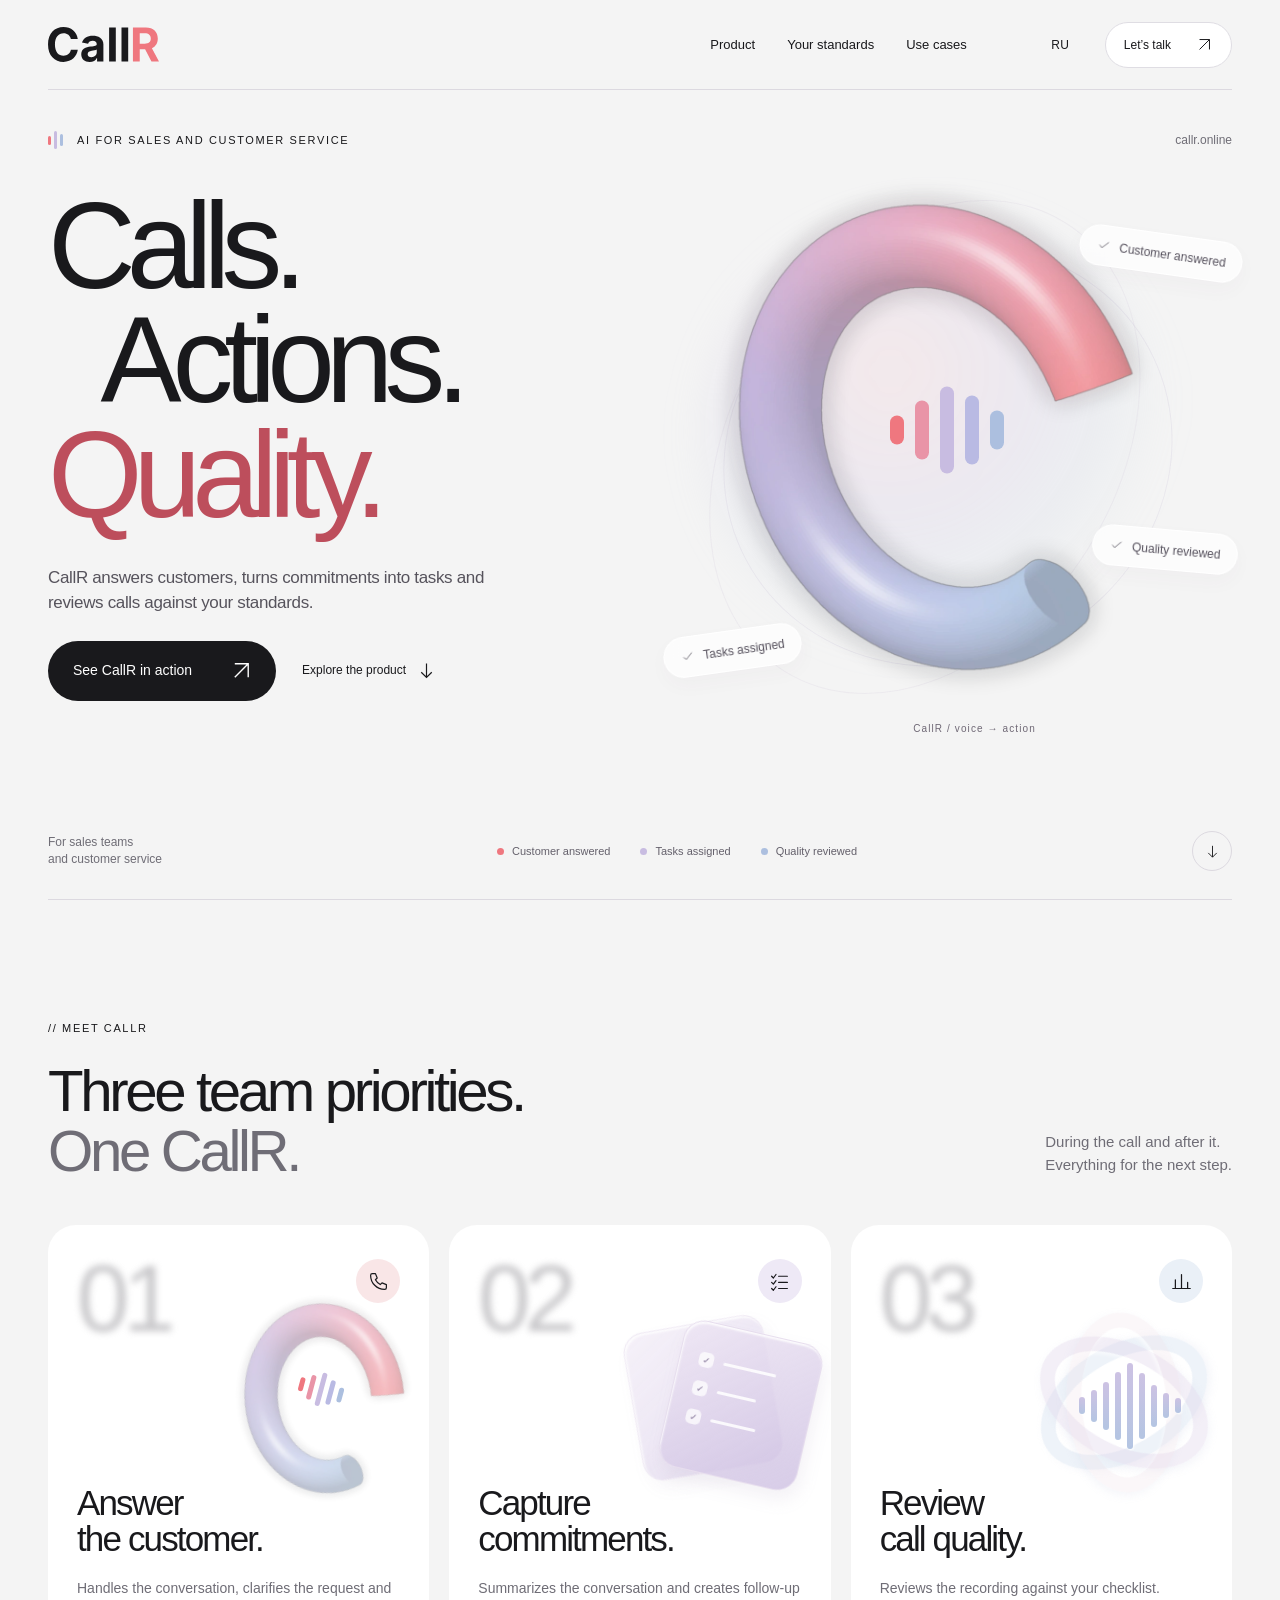
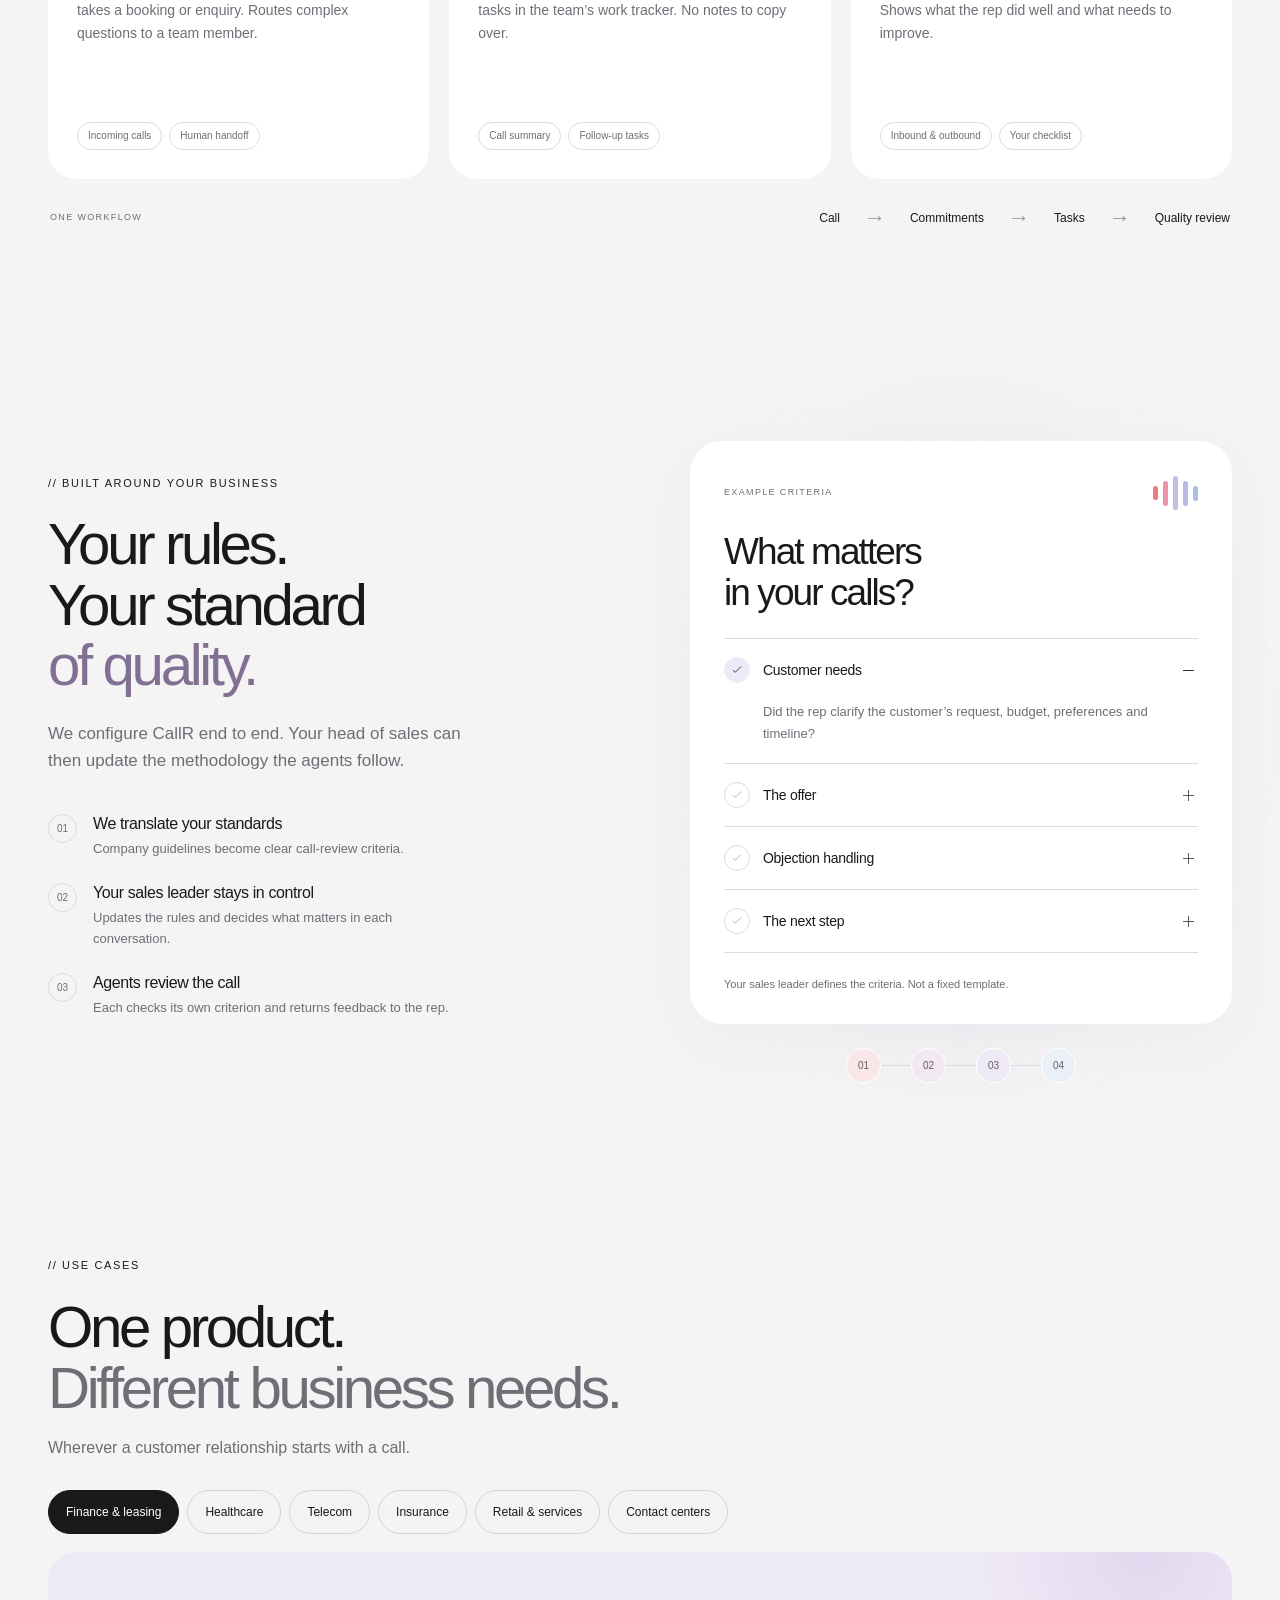
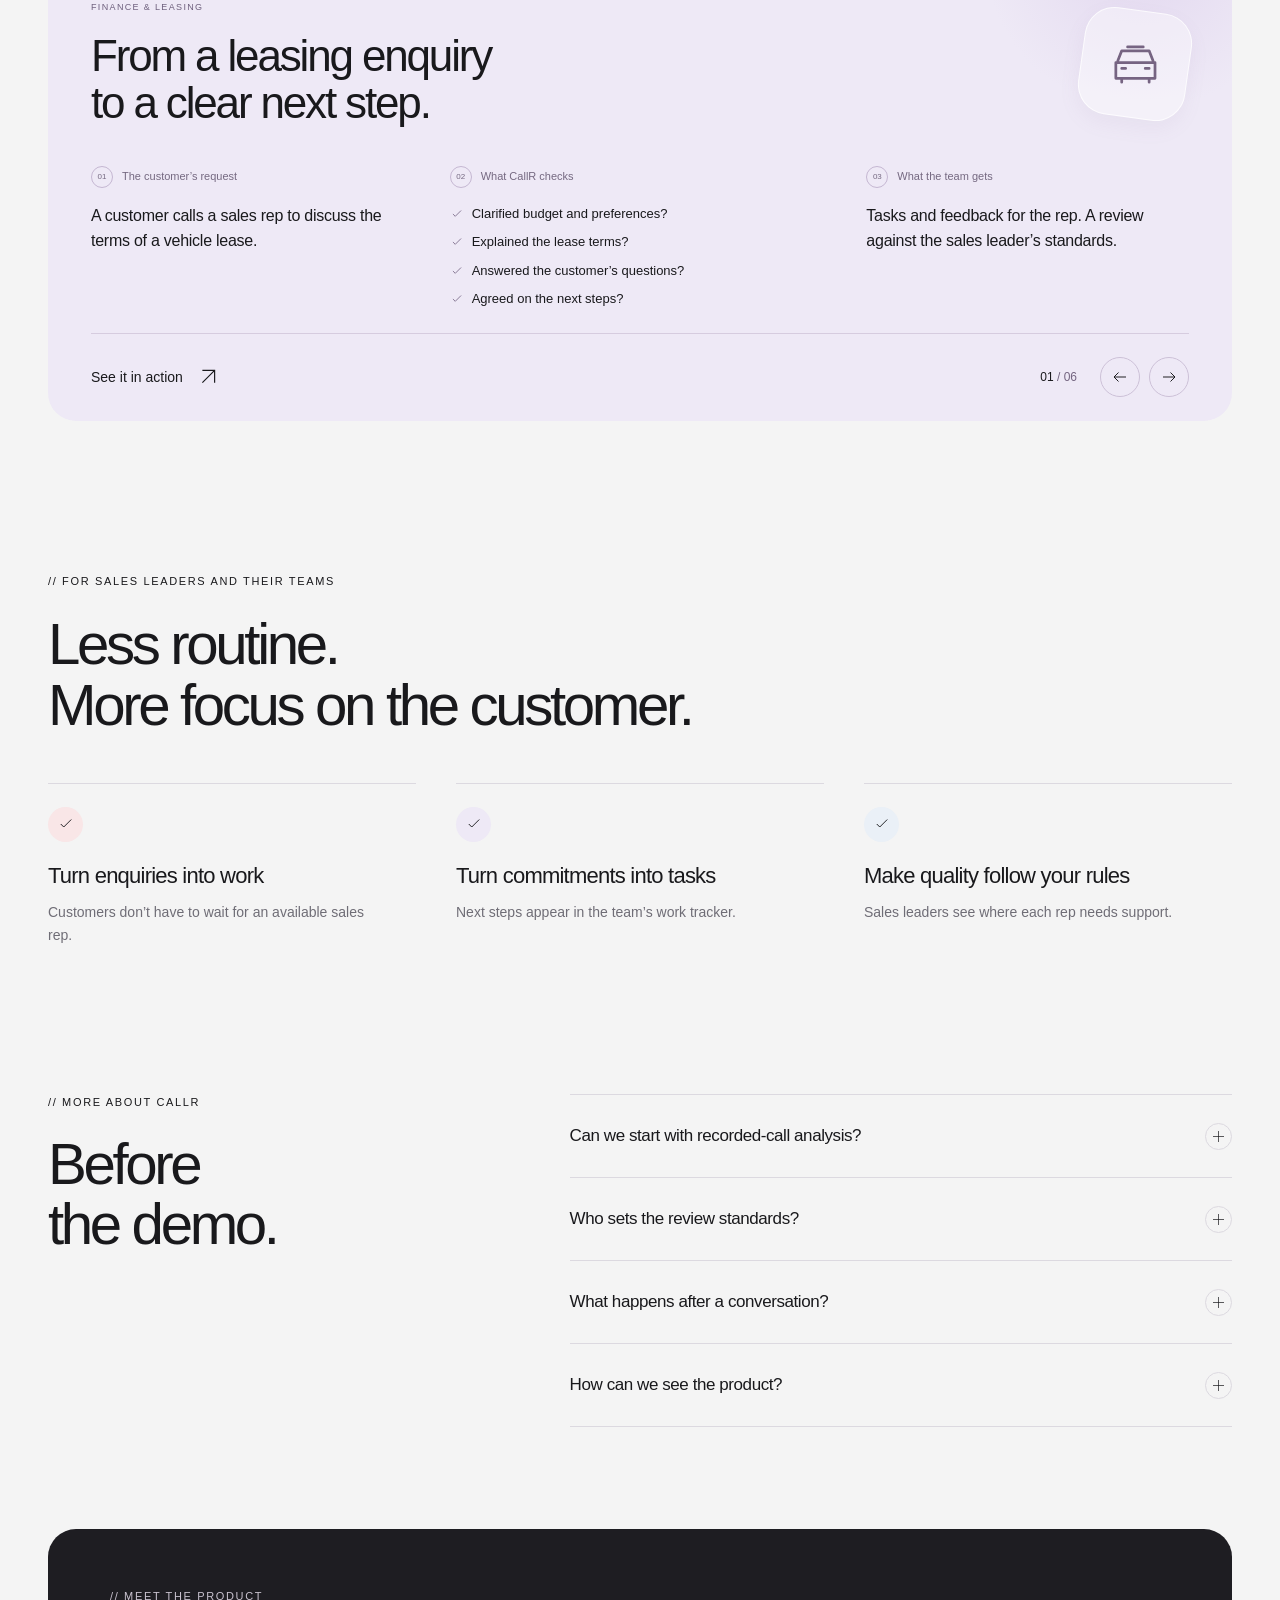
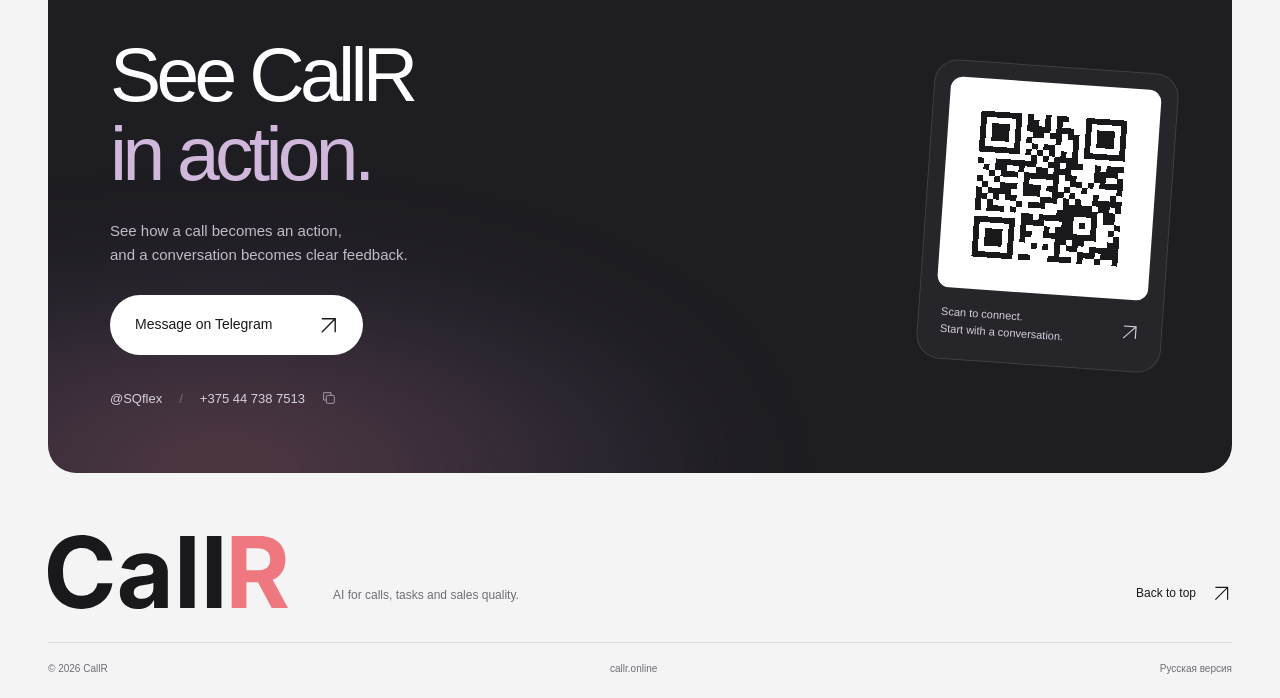
==== commit 4ed4507a: "fix: removed unused sections" ====
--- a/en.html
+++ b/en.html
@@ -1290,44 +1290,6 @@
      </article>
     </div>
    </section>
-   <section aria-labelledby="invest-title" class="invest-section wrap">
-    <div class="invest-card reveal">
-     <div class="invest-copy">
-      <p class="eyebrow">
-       // THE NEXT STEP
-      </p>
-      <h2 id="invest-title">
-       Bringing CallR
-       <br/>
-       to the US market.
-      </h2>
-      <a class="deck-link" href="assets/CallR_Pitch_EN.pdf" rel="noopener" target="_blank">
-       <span>
-        Presentation for partners
-        <small>
-         PDF · 11 slides
-        </small>
-       </span>
-       <svg aria-hidden="true" fill="none" viewbox="0 0 24 24">
-        <path d="M5 19 19 5M5 5h14v14">
-        </path>
-       </svg>
-      </a>
-     </div>
-     <div class="invest-figure">
-      <span class="invest-amount">
-       $300,000
-      </span>
-      <p>
-       to scale CallR
-       <br/>
-       in the United States
-      </p>
-      <span aria-hidden="true" class="invest-line">
-      </span>
-     </div>
-    </div>
-   </section>
    <section aria-labelledby="faq-title" class="section faq-section wrap">
     <div class="reveal">
      <p class="eyebrow">
